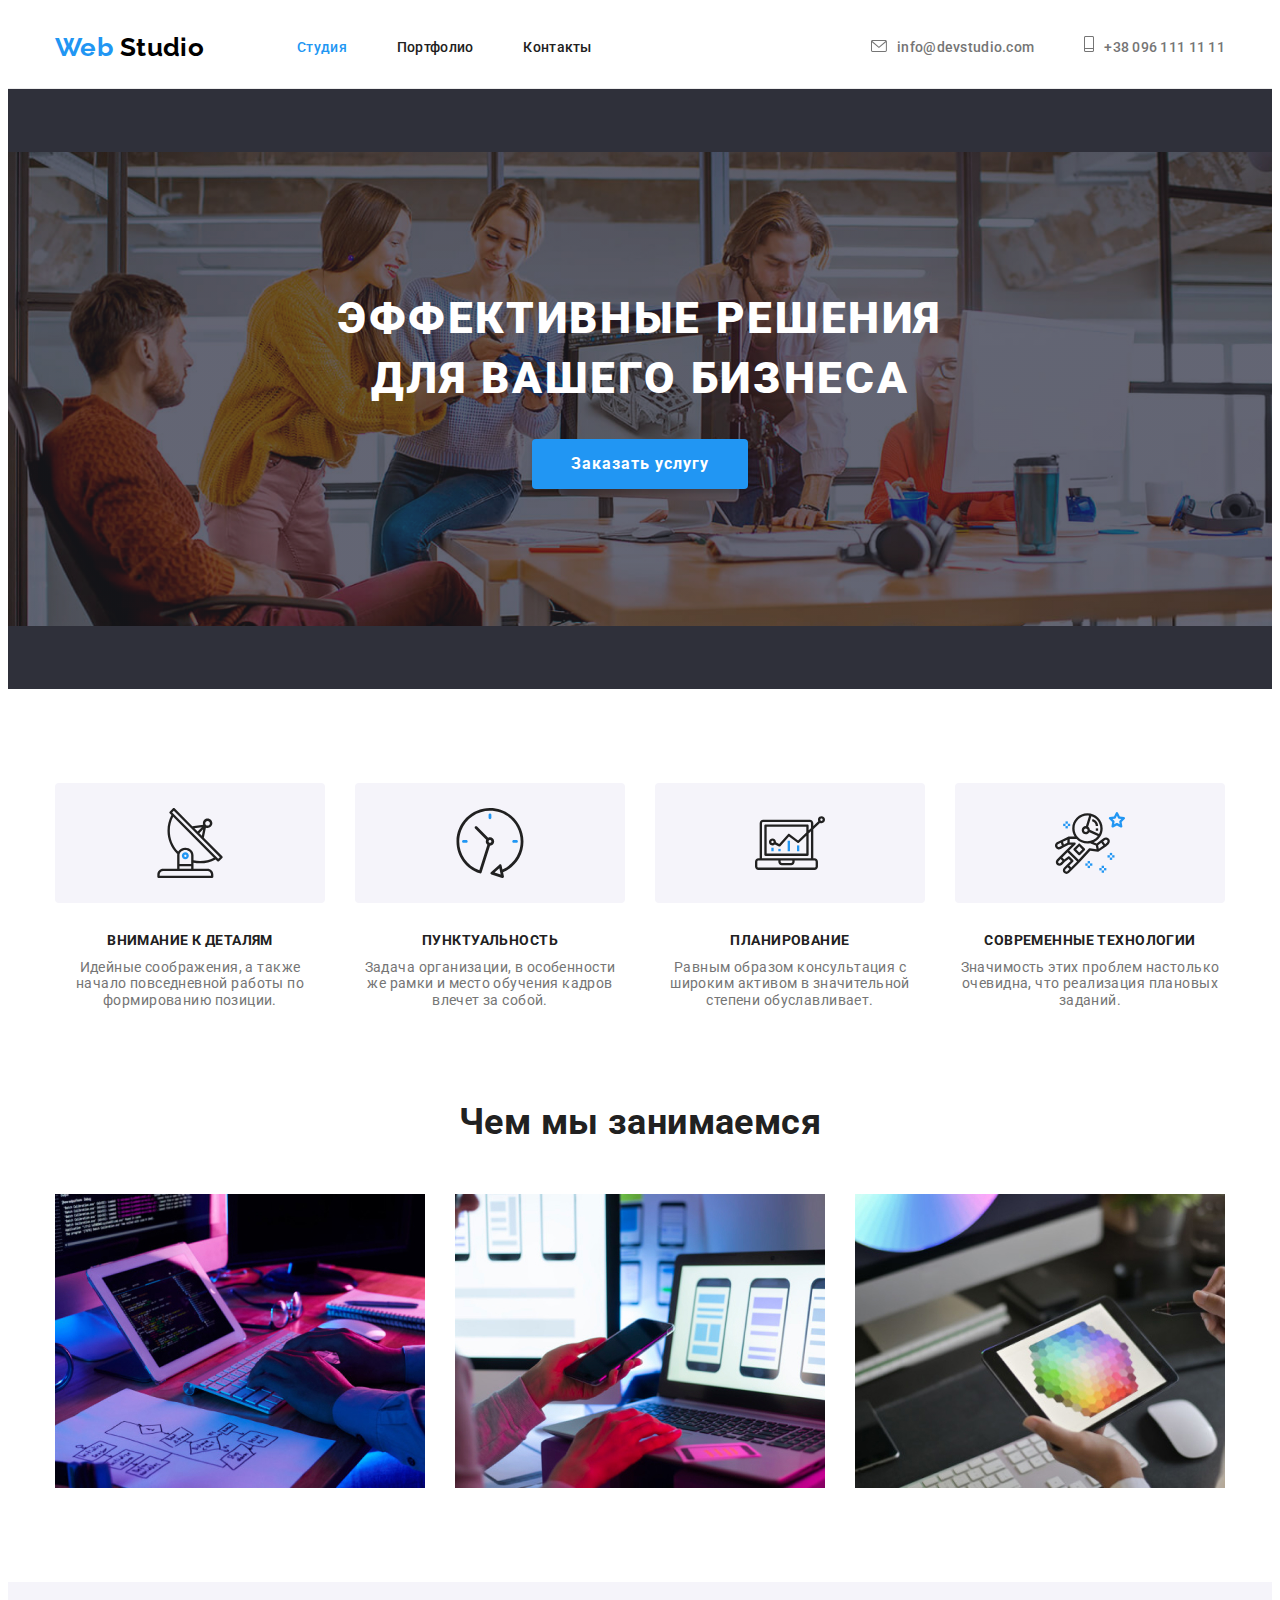
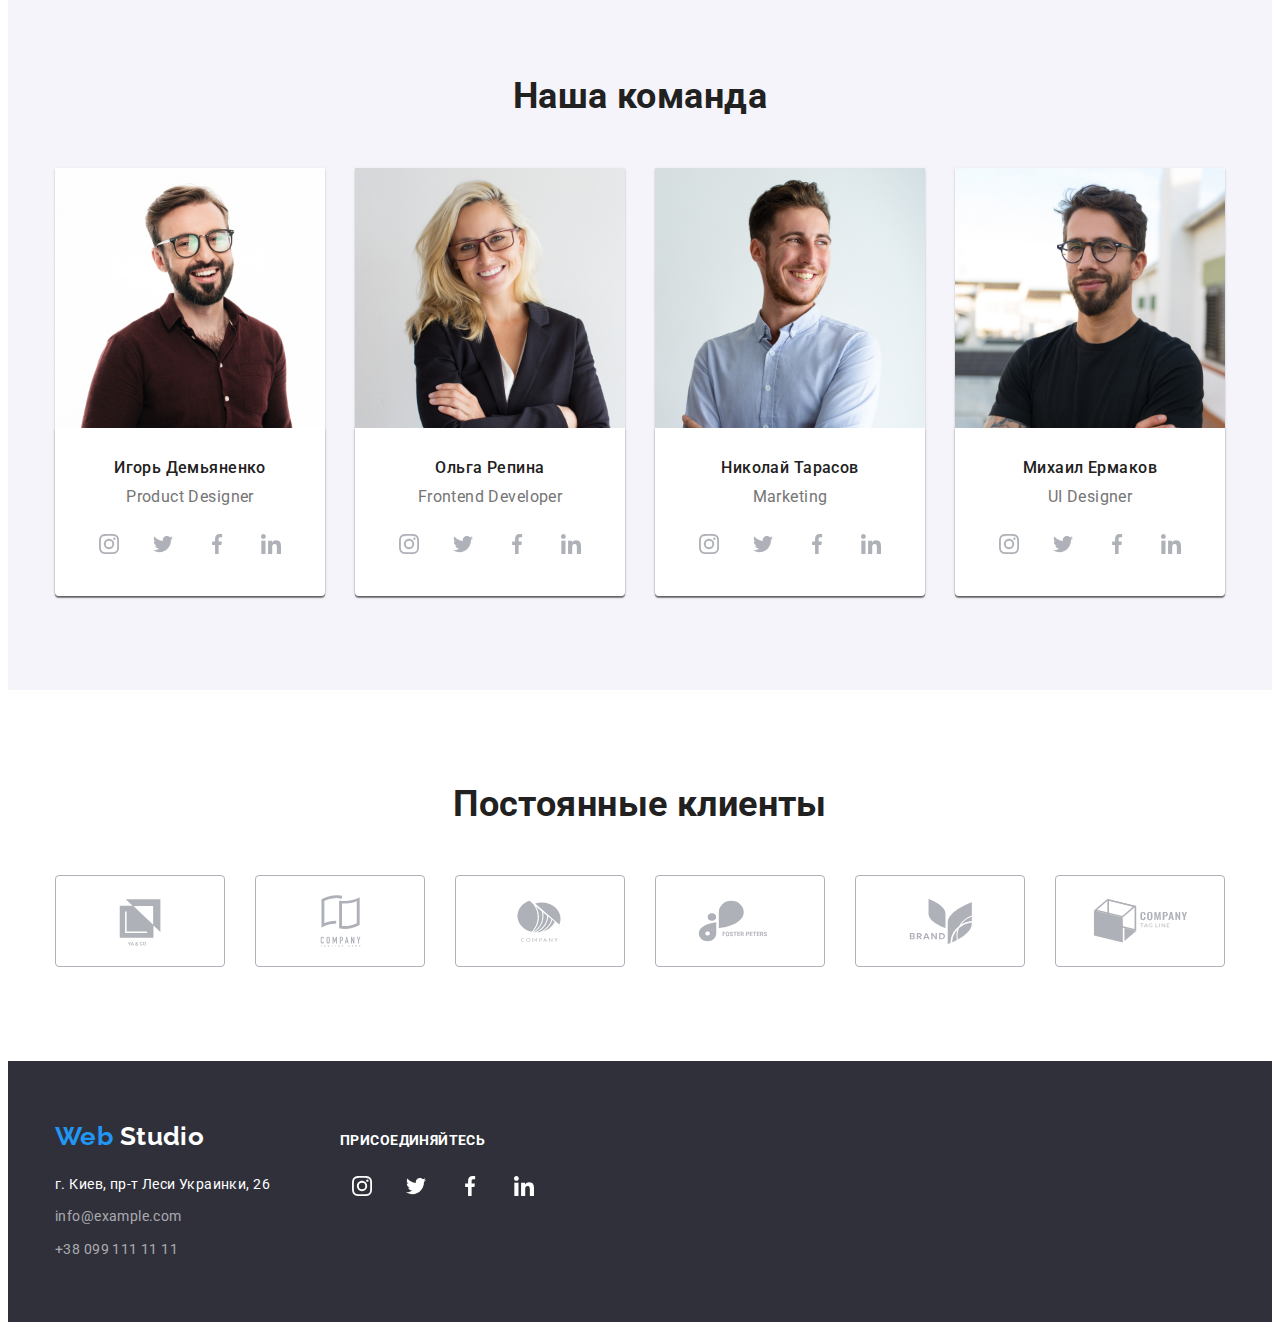
==== index.html @ 626e24e7 "finish" ====
<!DOCTYPE html>
<html lang="ru">
<head>
    <meta charset="UTF-8">
    <meta http-equiv="X-UA-Compatible" content="IE=edge">
    <meta name="viewport" content="width=device-width, initial-scale=1.0">
    <link
      rel="stylesheet"
      href="https://cdnjs.cloudflare.com/ajax/libs/modern-normalize/1.1.0/modern-normalize.min.css"
      integrity="sha512-wpPYUAdjBVSE4KJnH1VR1HeZfpl1ub8YT/NKx4PuQ5NmX2tKuGu6U/JRp5y+Y8XG2tV+wKQpNHVUX03MfMFn9Q=="
      crossorigin="anonymous"
      referrerpolicy="no-referrer"
    />
    <link rel="stylesheet" href="./css/styles.css">
    <title>Студия</title>
</head>
<body>
    <header class="header-page">
    <div class="container main-nav">
        <div class="header-box">
            <nav class="site-nav">
                <a href="./index.html" class="logo">
                    <span class="logo-word">Web</span> Studio
                </a>
                <ul class="site-nav list">
                    <li class="item"><a href="./index.html" class="link current">Студия</a></li>
                    <li class="item"><a href="./portfolio.html" class="link">Портфолио</a></li>
                    <li class="item"><a href="" class="link">Контакты</a></li>
                </ul>
            </nav>
            <ul class="contact list">
                <li class="item">
                <a href="mailto:info@devstudio.com" class="link">
                <svg class="envelope" width="16" height="12">
                    <use href="./images/svg/sprite.svg#icon-envelope"></use>
                </svg>info@devstudio.com</a></li>
                <li class="item">
                <a href="tel:+380961111111" class="link">
                        <a href="mailto:info@devstudio.com" class="link">
                            <svg class="envelope" width="10" height="16">
                            <use href="./images/svg/sprite.svg#icon-phone"></use>
                        </svg>+38 096 111 11 11</a></li>
            </ul>
            </div>
    </div>
    </header>
    <main>
        <section class="hero">
        <div class="container">
            <h1 class="hero-title">Эффективные решения для вашего бизнеса</h1>
            <button type="button" class=" button button-primary">Заказать услугу</button> 
        </div>
        </section>
        <section class="section">
        <div class="container">
            <h2 style="display:none">Особенности</h2>
            <ul class="preferences list">
                <li class="content-box item">
                    <div class="svg-preferences-container">
                    <svg class="preferences-svg" width="70" height ="70">
                        <use href="./images/svg/sprite.svg#icon-antenna1"></use>
                    </svg>
                    </div>
                    <h3 class="preferences-title">Внимание к деталям</h3>
                    <p class="preferences-text">Идейные соображения, а также начало повседневной работы по формированию позиции.</p>
                </li>
                <li class="content-box item">
                    <div class="svg-preferences-container">
                        <svg class="preferences-svg" width="70" height ="70">
                            <use href="./images/svg/sprite.svg#icon-clock1"></use>
                    </svg>
                    </div>
                    <h3 class="preferences-title">Пунктуальность</h3>
                    <p class="preferences-text">Задача организации, в особенности же рамки и место обучения кадров влечет за собой.</p>
                </li>
                <li class="content-box item">
                    <div class="svg-preferences-container">
                        <svg class="preferences-svg" width="70" height ="70">
                            <use href="./images/svg/sprite.svg#icon-diagram-1"></use>
                        </svg>
                    </div>
                    <h3 class="preferences-title">Планирование</h3>
                    <p class="preferences-text">Равным образом консультация с широким активом в значительной степени обуславливает.</p>
                </li>
                <li class="content-box item">
                    <div class="svg-preferences-container">
                        <svg class="preferences-svg" width="70" height ="70">
                            <use href="./images/svg/sprite.svg#icon-astronaut-1"></use>
                        </svg>
                    </div>
                    <h3 class="preferences-title">Современные технологии</h3>
                    <p class="preferences-text">Значимость этих проблем настолько очевидна, что реализация плановых заданий.</p>
                </li>
            </ul>
        </div>
        </section>
        <section class="section works">
        <div class="container">
            <h2 class="section-title">Чем мы занимаемся</h2>
            <ul class="works-images list">
                <li class="item"><img src="./images/toDo/clava.jpg" alt="Keyboard" class="work" width="370" height="294"></li>
                <li class="item"><img src="./images/toDo/phone.jpg" alt="Phone" class="work" width="370" height="294"></li>
                <li class="item"><img src="./images/toDo/rectangle.jpg" alt="Rectangle" class="work" width="370" height="294"></li>
            </ul>
        </div>
        </section>
        <section class="team section">
            <div class="container">
            <h2 class="section-title">Наша команда</h2>
            <ul class="team-list list">
                <li class="item">
                <img src="./images/ourTeam/igor.jpg" alt="Игорь Демьяненко" width="270" height="260">
                <div class="team-card">
                    <h3 class="team-member">Игорь Демьяненко</h3>
                    <p class="team-about" lang="en">Product Designer</p>
                        <ul class="team-links">
                            <li class="team-links-link">
                                <a class="team-links-item">
                                    <svg class="media-svg" width="20" height ="20">
                                    <use href="./images/svg/sprite.svg#icon-instagram"></use>
                                </svg>
                            </a>
                            </li>
                            <li class="team-links-item">
                                <a class="team-links-link">
                                    <svg class="media-svg" width="20" height ="20">
                                        <use href="./images/svg/sprite.svg#icon-twitter"></use>
                                    </svg>
                                </a>
                            </li>
                            <li class="team-links-item">
                                <a class="team-links-link">
                                    <svg class="media-svg" width="20" height ="20">
                                        <use href="./images/svg/sprite.svg#icon-facebook"></use>
                                    </svg>
                                </a>
                            </li>
                            <li class="team-links-item">
                                <a class="team-links-link">
                                    <svg class="media-svg" width="20" height ="20">
                                        <use href="./images/svg/sprite.svg#icon-linkedin"></use>
                                    </svg>
                                </a>
                            </li>
                        </ul>
                </div>
                </li>
                <li class="item">
                    <img src="./images/ourTeam/olga.jpg" alt="Ольга Репина"  width="270" height="260">
                    <div class="team-card">
                    <h3 class="team-member">Ольга Репина</h3>
                    <p class="team-about" lang="en">Frontend Developer</p>
                    <ul class="team-links">
                        <li class="team-links-link">
                            <a class="team-links-item">
                                <svg class="media-svg" width="20" height ="20">
                                <use href="./images/svg/sprite.svg#icon-instagram"></use>
                            </svg>
                        </a>
                        </li>
                        <li class="team-links-link">
                            <a class="team-links-item">
                                <svg class="media-svg" width="20" height ="20">
                                    <use href="./images/svg/sprite.svg#icon-twitter"></use>
                                </svg>
                            </a>
                        </li>
                        <li class="team-links-link">
                            <a class="team-links-item">
                                <svg class="media-svg" width="20" height ="20">
                                    <use href="./images/svg/sprite.svg#icon-facebook"></use>
                                </svg>
                            </a>
                        </li>
                        <li class="team-links-link">
                            <a class="team-links-item">
                                <svg class="media-svg" width="20" height ="20">
                                    <use href="./images/svg/sprite.svg#icon-linkedin"></use>
                                </svg>
                            </a>
                        </li>
                    </ul>
                    </div>
                </li>
                <li class="item">
                    <img src="./images/ourTeam/nikolai.jpg" alt="Николай Тарасов" width="270" height="260">
                    <div class="team-card">
                    <h3 class="team-member">Николай Тарасов</h3>
                    <p class="team-about" lang="en">Marketing</p>
                    <ul class="team-links">
                        <li class="team-links-link">
                            <a class="team-links-item">
                                <svg class="media-svg" width="20" height ="20">
                                <use href="./images/svg/sprite.svg#icon-instagram"></use>
                            </svg>
                        </a>
                        </li>
                        <li class="team-links-item">
                            <a class="team-links-link">
                                <svg class="media-svg" width="20" height ="20">
                                    <use href="./images/svg/sprite.svg#icon-twitter"></use>
                                </svg>
                            </a>
                        </li>
                        <li class="team-links-item">
                            <a class="team-links-link">
                                <svg class="media-svg" width="20" height ="20">
                                    <use href="./images/svg/sprite.svg#icon-facebook"></use>
                                </svg>
                            </a>
                        </li>
                        <li class="team-links-item">
                            <a class="team-links-link">
                                <svg class="media-svg" width="20" height ="20">
                                    <use href="./images/svg/sprite.svg#icon-linkedin"></use>
                                </svg>
                            </a>
                        </li>
                    </ul>
                    </div>
                </li>
                <li class="item">
                    <img src="./images/ourTeam/mikhail.jpg" alt="Михаил Ермаков" width="270" height="260">
                    <div class="team-card">
                    <h3 class="team-member">Михаил Ермаков</h3>
                    <p class="team-about" lang="en">UI Designer</p>
                    <ul class="team-links">
                        <li class="team-links-link">
                            <a class="team-links-item">
                                <svg class="media-svg" width="20" height ="20">
                                <use href="./images/svg/sprite.svg#icon-instagram"></use>
                            </svg>
                        </a>
                        </li>
                        <li class="team-links-item">
                            <a class="team-links-link">
                                <svg class="media-svg" width="20" height ="20">
                                    <use href="./images/svg/sprite.svg#icon-twitter"></use>
                                </svg>
                            </a>
                        </li>
                        <li class="team-links-item">
                            <a class="team-links-link">
                                <svg class="media-svg" width="20" height ="20">
                                    <use href="./images/svg/sprite.svg#icon-facebook"></use>
                                </svg>
                            </a>
                        </li>
                        <li class="team-links-item">
                            <a class="team-links-link">
                                <svg class="media-svg" width="20" height ="20">
                                    <use href="./images/svg/sprite.svg#icon-linkedin"></use>
                                </svg>
                            </a>
                        </li>
                    </ul>
                    </div>
                </li>
            </ul>
            </div>
        </section>
        <section class="section">
            <div class="container">
            <div class="clients-title">
                <h2 class="section-title">Постоянные клиенты</h2>
            </div>
            <ul class="clients-list list">
                <li class="clients-item">
                    <a class="clients-link">
                    <svg class="clients-svg" width="106" height ="60">
                        <use href="./images/svg/sprite.svg#icon-logo"></use>
                    </svg>
                    </a>
                </li>
                <li class="clients-item">
                    <a class="clients-link">
                    <svg class="clients-svg" width="106" height ="60">
                        <use href="./images/svg/sprite.svg#icon-logo1"></use>
                    </svg>
                    </a>
                </li>
                <li class="clients-item">
                <a class="clients-link">
                    <svg class="clients-svg" width="106" height ="60">
                        <use href="./images/svg/sprite.svg#icon-logo2"></use>
                    </svg>
                </a>
                </li>
                <li class="clients-item">
                <a class="clients-link">
                    <svg class="clients-svg" width="106" height ="60">
                        <use href="./images/svg/sprite.svg#icon-logo3"></use>
                    </svg>
                </a>
                </li>
                <li class="clients-item">
                    <a class="clients-link">
                    <svg class="clients-svg" width="106" height ="60">
                        <use href="./images/svg/sprite.svg#icon-logo4"></use>
                    </svg>
                    </a>
                </li>
                <li class="clients-item">
                    <a class="clients-link">
                        <svg class="clients-svg" width="106" height ="60">
                            <use href="./images/svg/sprite.svg#icon-logo5"></use>
                    </svg>
                    </a>
                </li>
            </ul>
        </div>
        </section>
    </main>
    <footer  class="footer page-footer">
    <div class="container">
        <div class="footer-div">
            <div class="footer-left-part">
                <a href="./index.html" class="logo">
                    <span class="logo-word">Web</span> Studio
                </a>
                <address class="address-list">
                    <ul class="list">
                        <li class="adress-item"> <a href="https://goo.gl/maps/piqngm7oDQpEDh6u6" class="address" target="_blank" rel="noopener nofollow noreferrer"> г. Киев, пр-т Леси Украинки, 26</a> </li>
                        <li class="adress-item"> <a href="mailto:info@example.com" class="mail">info@example.com</a> </li>
                        <li class="adress-item"> <a href="tel:+380991111111" class="tel">+38 099 111 11 11</a></li>
                    </ul>
                </address>
            </div>
            <div class="footer-mid-part">
                <h3 class="footer-title">Присоединяйтесь</h3>
                <ul class="team-links">
                <li class="team-links-link">
                <a class="team-links-item">
                    <svg class="media-svg footer-version" width="20" height ="20">
                    <use href="./images/svg/sprite.svg#icon-instagram"></use>
                </svg>
            </a>
                </li>
                <li class="team-links-item">
                <a class="team-links-link">
                    <svg class="media-svg footer-version" width="20" height ="20">
                        <use href="./images/svg/sprite.svg#icon-twitter"></use>
                    </svg>
                </a>
                </li>
                <li class="team-links-item">
                <a class="team-links-link">
                    <svg class="media-svg footer-version" width="20" height ="20">
                        <use href="./images/svg/sprite.svg#icon-facebook"></use>
                    </svg>
                </a>
                </li>
                <li class="team-links-item">
                <a class="team-links-link">
                    <svg class="media-svg footer-version" width="20" height ="20">
                        <use href="./images/svg/sprite.svg#icon-linkedin"></use>
                    </svg>
                </a>
                </li>
        </div>  
    </div>
    </footer>
</body>
</html>
---- css/styles.css ----
@import url('https://fonts.googleapis.com/css2?family=Raleway:wght@400;500;700;900&family=Roboto:wght@400;500;700;900&display=swap');
html {
	box-sizing: border-box;
}
*,
*::after,
*::before {
	box-sizing: inherit;
}
/* Стили для обнуления верхних отступов у элементов */
h1,
h2,
h3,
h4,
h5,
h6,
p {
	margin-top: 0;
}
/* Класс для обнуления базовых свойств у списков (ul) */
ul {
	list-style: none;
	padding-left: 0;
	margin: 0;
}
/* Класс для обнуления базовых свойств у ссылок */
a {
	text-decoration: none;
	color: inherit;
}
/* Свойства для корректного отображения картинок */
img {
	display: block;
	max-width: 100%;
	height: auto;
}
/* Свойства для обнуления курсива у address */
address {
	font-style: normal;
}



:root {
  --title-text-color: #212121;
  --primary-text-color: #757575;
  --accent-color: #2196F3;
  --button-white-color: #FFFFFF;
  --background-color: #F5F4FA;
  --background-section: #2F303A;
 }
 
 body {
     color: var(--primary-text-color);
     font-family: 'Roboto', sans-serif;
     letter-spacing: 0.03em;
     font-size: 14px;
     line-height: 1.71;
 }
 
 .list{
     list-style: none;
 }

 .container{
    width: 1200px;
    padding: 0 15px;
    margin: 0 auto;
 }

 .section{
    padding-top: 94px;
    padding-bottom: 94px ;
 }

 .header-page{
    padding: 24px 0 25px 0;
    border-bottom: 1px solid #ECECEC;
    
 }

 .header-box{
   display: flex;
   width: 1170px;
   justify-content:space-between;
   align-items: center;
 }

 .main-nav{
    display: flex;
    justify-content: space-between;
    align-items: center;
 }

 .site-nav{
    display: flex;
    align-items: center;

 }

 .site-nav .item:not(:last-child){
    margin-right: 50px;

 }


 .contact{
    display: flex;
 }


 .contact .item:not(:last-child){
    margin-right: 50px;
 }
 
 
 .logo{
     color: #000000;
     text-decoration: none;
     font-family: 'Raleway', sans-serif;
         font-weight: 700;
         font-size: 26px;
         line-height: 1.2;
 }

 .site-nav .logo{
    margin-right: 93px;
 }
 
 .logo .logo-word{
     color: #2196F3;
 }
 
 .site-nav .link{
     color: var(--title-text-color);
     text-decoration: none;
     font-weight: 500;
     line-height: 1.14;
     letter-spacing: 0.02em;
 }
 
 .site-nav .current{
     color: var(--accent-color);
 }
 
 .site-nav .link:hover,
 .site-nav .link:focus {
     color: var(--accent-color);
 }
 
 .contact .link{
     color: var(--primary-text-color);
     text-decoration: none;
     font-weight: 500;
     line-height: 1.14;
     letter-spacing: 0.02em;
 }
 .contact .link:hover,
 .contact .link:focus{
 color: var(--accent-color);
 }

 .envelope{
    margin-right: 10px;
    fill: currentColor;
 }

 .envelope:hover,
 .envelope:focus{
    fill: var(--accent-color);
 }

 
 .hero{
    background-color: var(--background-section);
    text-align: center;
    padding: 200px 0;
    background-image: linear-gradient( rgba(47, 48, 58, 0.4), rgba(47, 48, 58, 0.4) ), url(../images/hero/img.jpg);
    background-repeat: no-repeat;
    background-position: center;
    background-size: contain;
 }
 
 .hero .hero-title {
     color: var(--button-white-color);
     font-weight: 900;
     font-size: 44px;    
     line-height: 1.36;    
     text-align: center;
     letter-spacing: 0.06em;
     text-transform: uppercase;
     display: block;
     width: 696px;
     text-align: center;
     margin-top: 0;
     margin-bottom: 30px;
     margin-right: auto;
     margin-left: auto;
 }
 
 .button {
     font-size: 16px;
     text-align: center;     
     cursor: pointer;
     font-family: inherit;
     border-radius: 4px;
     border: 0;
 }
 
 .button-primary {
     color: var(--button-white-color);
     background-color: var(--accent-color);
     font-weight: 700;
     line-height: 1.88;
     letter-spacing: 0.06em;
     padding: 10px 32px;
     min-width: 216px;
     box-shadow: 0px 4px 4px rgba(0, 0, 0, 0.15);
 }
 
 .button-secondary {
     color: var(--title-text-color);
     background-color: var(--background-color);
     font-weight: 500;
     line-height: 1.62;
     padding: 6px 22px;
     border:transparent;
 }
 
 .button-primary:hover,
 .button-primary:focus{
     color: var(--title-text-color);
     background-color: var(--background-color);
 }
 .button-secondary:hover,
 .button-secondary:focus{
     color: var(--button-white-color);
     background-color: var(--accent-color);
 }
 
 .button.active{
     color: var(--button-white-color);
     background-color: var(--accent-color);
 }

 .preferences{
    display: flex;
 }

 .svg-preferences-container{
    width: 270px;
    height: 120px;
    background: #F5F4FA;
    border-radius: 4px;
    margin-bottom: 30px;
    align-items: center;
 }

 .content-box{
    max-width: 270px;
    display: flex;
    flex-direction: column;
 }

 .preferences-svg{
    display: block;
    margin: 25px 100px;
 }

 .preferences .item{
    width: 270px;
    text-align:center;
 }

 .preferences .item:not(:last-child){
    margin-right: 30px;

 }
 
 
 .preferences .preferences-title{
     color: var(--title-text-color);
         font-size: 14px;
         line-height: 1.14;
         text-transform: uppercase;
         margin-top: 0;
         margin-bottom: 10px;
 }
 
 .preferences .preferences-text{
         line-height: 1.17;
         margin: 0;
 }

 .works{
    padding-top: 0;
 }


 .works-images{
    display: flex;

 }

 .works-images .item:not(:last-child){
    margin-right: 30px;
 }


 
 .section-title{
     color: var(--title-text-color);
         font-size: 36px;
         line-height: 1.16;
         text-align: center;
         margin-top: 0;
         margin-bottom: 50px;
 }
.team{
    background-color: #F5F4FA;

}

 .team-list{
    display: flex;
 }

 .team-list .item{
    background: #FFFFFF;
/* material shadow v1 */

    box-shadow: 0px 1px 3px rgba(0, 0, 0, 0.12), 0px 1px 1px rgba(0, 0, 0, 0.14), 0px 2px 1px rgba(0, 0, 0, 0.2);
    border-radius: 0px 0px 4px 4px;
    text-align: center;

 }
 
 .team .team-member{
     color: var(--title-text-color);
     font-weight: 500;
     font-size: 16px;
     line-height: 1.19;
     margin-bottom: 10px;
 }
 
 .team .team-about{
     font-size: 16px;
     line-height: 1.19;
     margin-bottom: 0;
 }

 .team-card{
    padding: 30px 10px;
    background: #FFFFFF;
/* material shadow v1 */

    box-shadow: 0px 1px 3px rgba(0, 0, 0, 0.12), 0px 1px 1px rgba(0, 0, 0, 0.14), 0px 2px 1px rgba(0, 0, 0, 0.2);
    border-radius: 0px 0px 4px 4px;

 }

 .team-list .item:not(:last-child){
    margin-right: 30px;
 }

.team-links{
   justify-content: center;
   margin-top: 16px;
   display: flex;
   list-style: none;
   gap: 10px;
}

.team-links-link{
   display: flex;
   align-items: baseline;
   justify-content: center;
   border-radius: 50%;
   width: 44px;
   height: 44px;
}

.team-links-link:hover,
.team-links-link:focus{
   background-color: var(--accent-color);
   cursor: pointer;
   
}


.media-svg {
   fill: #AFB1B8;
   margin: 12px;
}

.team-links-item:hover .media-svg,
.team-links-item:focus .media-svg{
   fill: white;
}

.clients-list{
   display: flex;
   justify-content: space-between;
   gap: 30px;
}

.clients-item{
   display: flex;
   align-content: center;
   width: 170px;
   height: 92px;
   border: 1px solid #AFB1B8;
   border-radius: 4px;
   fill: #AFB1B8
}

.clients-item:hover,
.clients-item:focus{
fill: var(--accent-color);
border: 1px solid var(--accent-color);
cursor: pointer;
}




.clients-link{
display: flex;
text-align: center;
width: 106px;
height: 60px;
margin: 16px 32px;

}


 
 .address-list{
     background-color: var(--title-text-color);
 }
 
 .address-list .address{
     font-style: normal;
     color: var(--button-white-color);
     text-decoration: none;
     font-size: 14px;
     line-height: 1.71;
 }
 
 .address-list .mail:hover,
 .address-list .mail:focus,
 .address-list .tel:hover,
 .address-list .tel:focus{
     color: var(--accent-color);
 }
 
 .address-list .mail,
 .address-list .tel{
     font-style: normal;
     color: rgba(255, 255, 255, 0.6);
     text-decoration: none;
     font-size: 14px;
     line-height: 1.71;
 }

 .portfolio-list{
    display: flex;
    flex-wrap: wrap;
    margin: -15px;
 }

 .portfolio-list .item{
    margin : 15px;
 }
 
 
 .portfolio-item{
     text-decoration: none;
 
 }
 
 .portfolio-title{
     color: var(--title-text-color);
     font-size: 18px;
     line-height: 2;
     letter-spacing: 0.06em;
     margin-bottom: 4px;
 }

 .button-list{
    display: flex;
    justify-content: center;
    margin-bottom: 50px;
 }

 .img-description{
    border: 1px solid #EEEEEE;
    padding:20px 24px ;
 }

 .button-list .item:not(:last-child){
    margin-right: 8px;
 }
 
 .portfolio-description{
     font-size: 16px;
     line-height: 1.88;
     margin: 0;
 }
 
 .footer{
     background-color: var(--background-section);
     padding-top: 60px;
     padding-bottom: 60px;
 }
 .footer-div{
   display: flex;
   gap: 70px;
   align-items: baseline;
 }

.footer-version{
   fill: white;
}

 
 .footer .logo{
     color: var(--button-white-color);
     display: block;
     margin-bottom: 20px;
 }



 .footer-title{
   font-family: 'Roboto';
   font-style: normal;
   font-weight: 700;
   font-size: 14px;
   line-height: 16px;
   letter-spacing: 0.03em;
   text-transform: uppercase;
   color: #FFFFFF;
   

 }

 .adress-item:not(:last-child){
    margin-bottom: 9px;
 }

 .address-list{
    background-color: var(--background-section);

 }
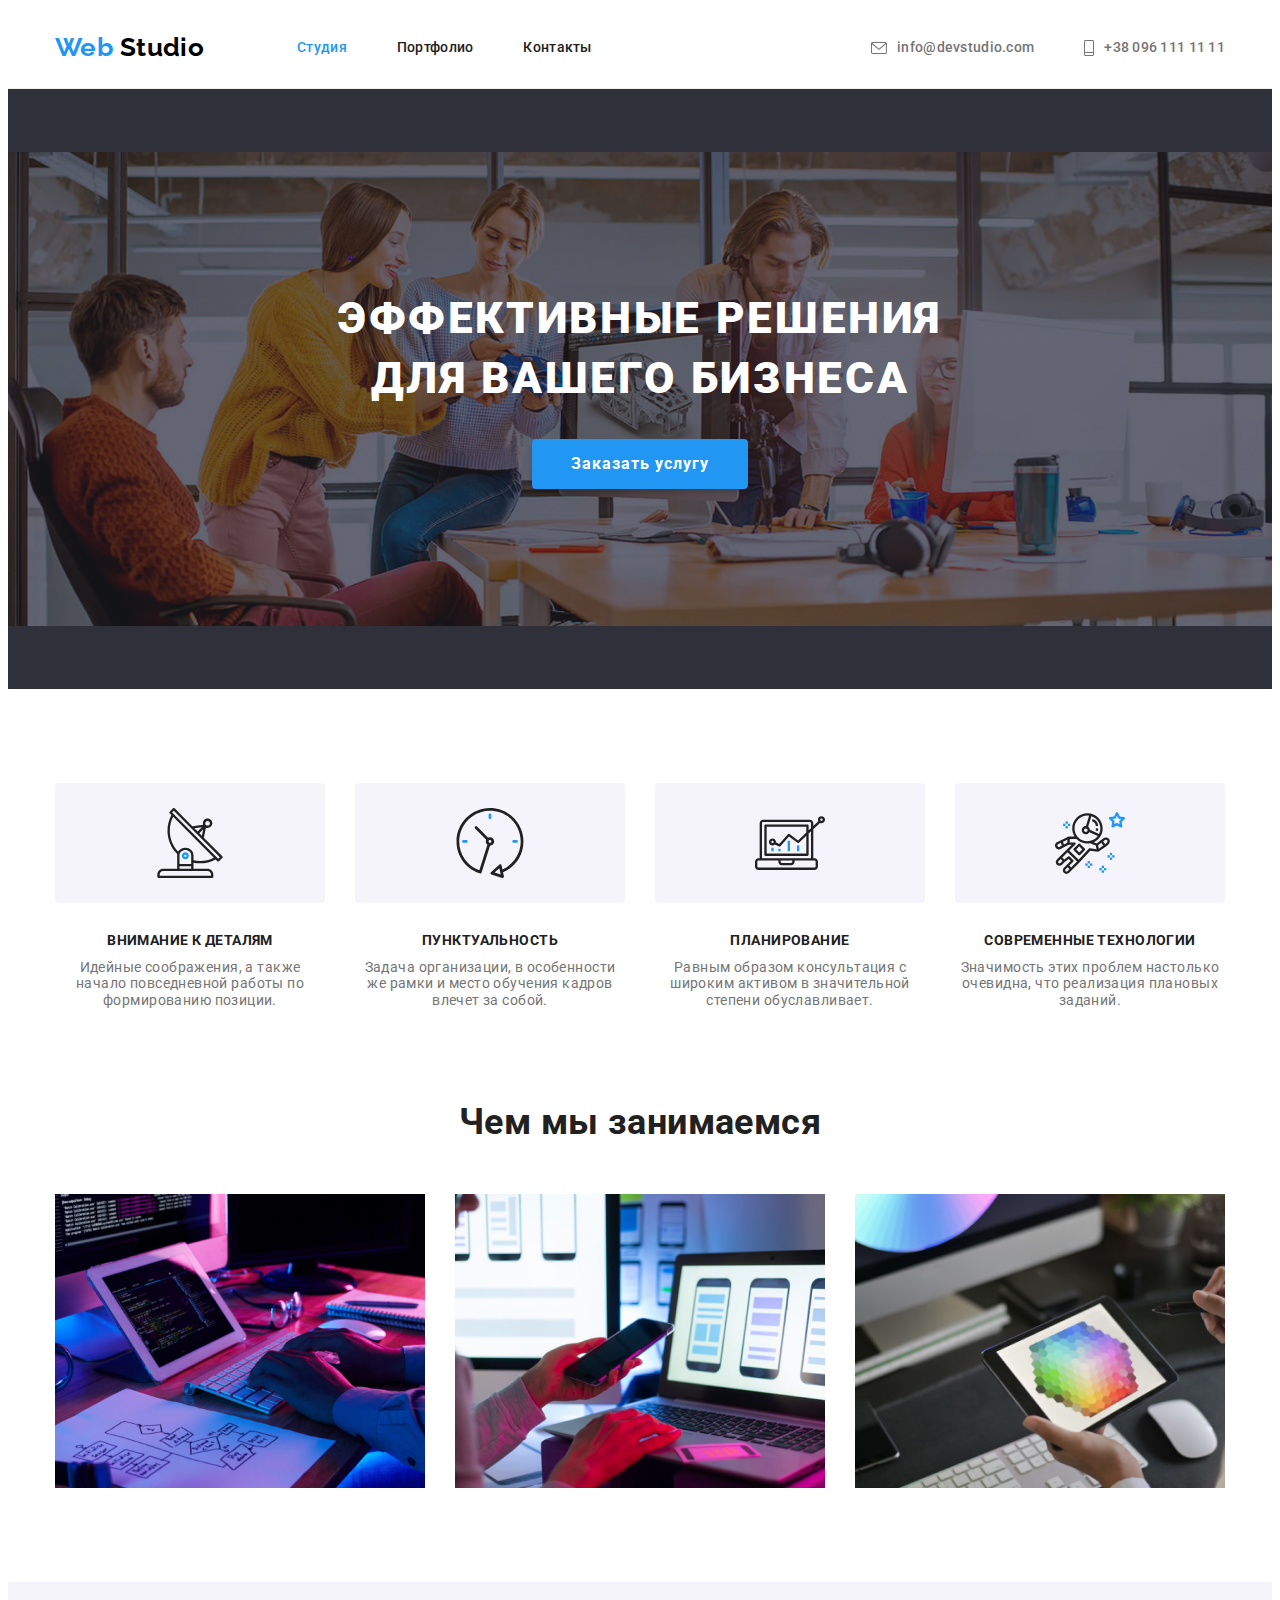
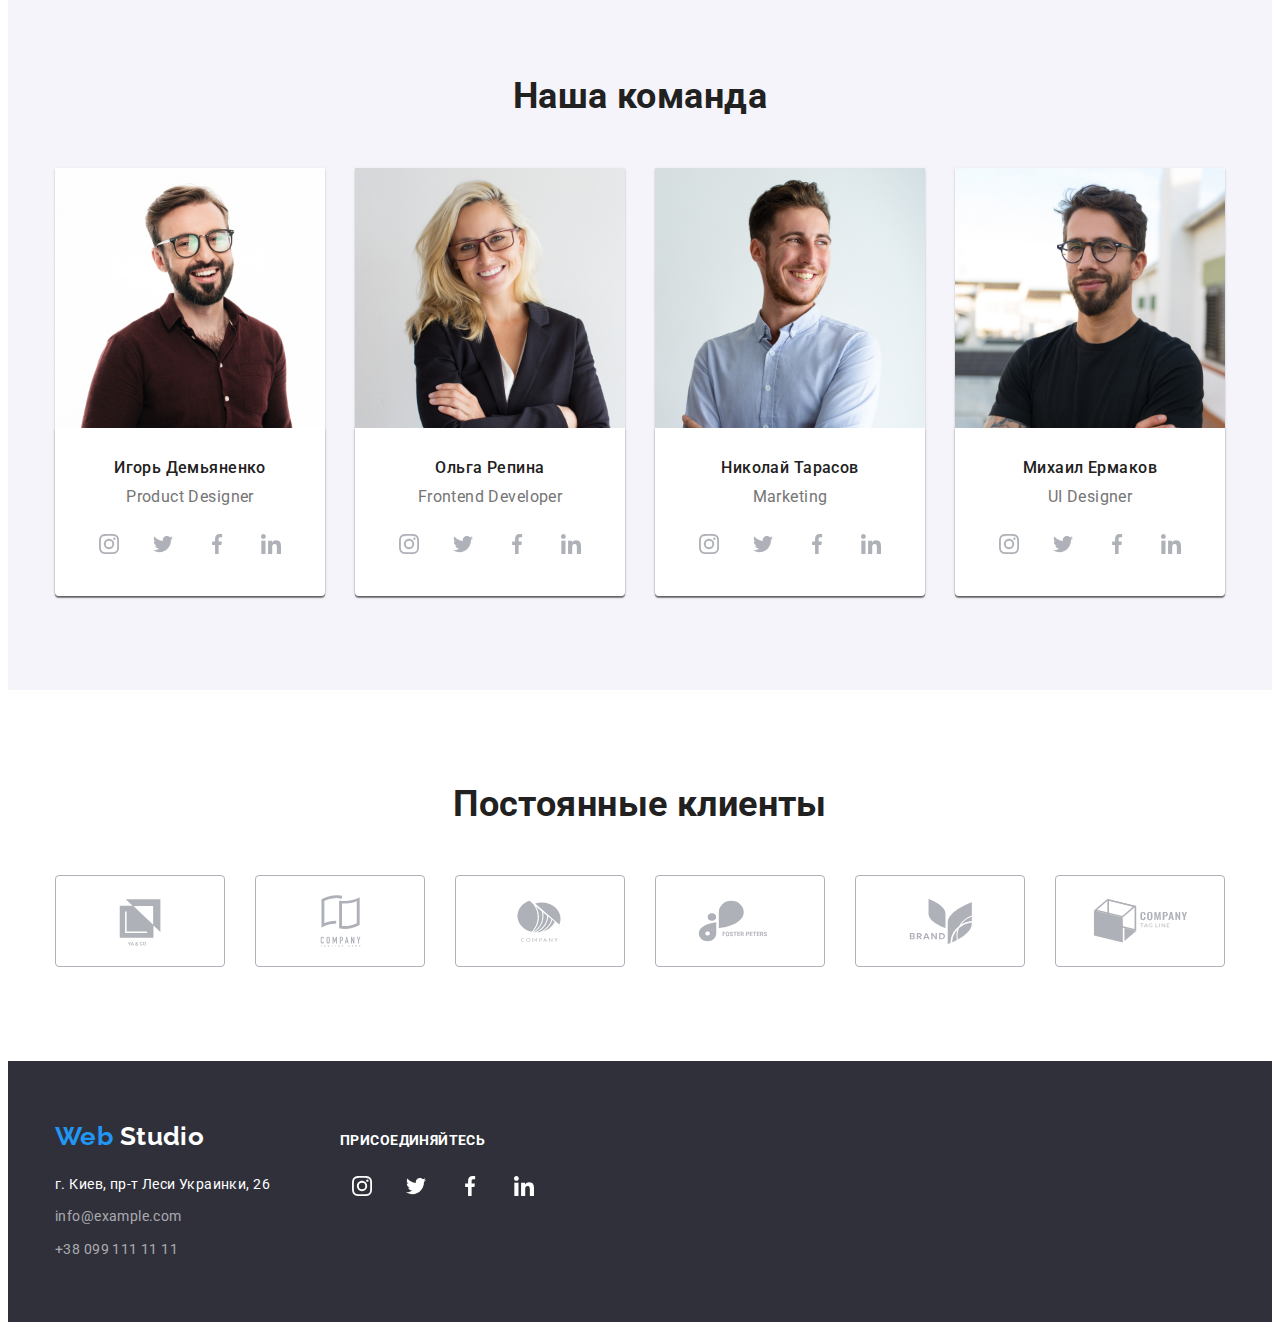
==== commit 29dddf05: "Totally finishing of HW 4" ====
--- a/index.html
+++ b/index.html
@@ -28,12 +28,14 @@
                     <li class="item"><a href="" class="link">Контакты</a></li>
                 </ul>
             </nav>
+        <div>
             <ul class="contact list">
                 <li class="item">
                 <a href="mailto:info@devstudio.com" class="link">
                 <svg class="envelope" width="16" height="12">
                     <use href="./images/svg/sprite.svg#icon-envelope"></use>
-                </svg>info@devstudio.com</a></li>
+                </svg>info@devstudio.com</a>
+                </li>
                 <li class="item">
                 <a href="tel:+380961111111" class="link">
                         <a href="mailto:info@devstudio.com" class="link">
@@ -41,7 +43,7 @@
                             <use href="./images/svg/sprite.svg#icon-phone"></use>
                         </svg>+38 096 111 11 11</a></li>
             </ul>
-            </div>
+        </div>
     </div>
     </header>
     <main>
--- a/css/styles.css
+++ b/css/styles.css
@@ -108,7 +108,6 @@
     display: flex;
  }
 
-
  .contact .item:not(:last-child){
     margin-right: 50px;
  }
@@ -129,6 +128,11 @@
  
  .logo .logo-word{
      color: #2196F3;
+ }
+
+ .link{
+   display: flex;
+   align-items: center;
  }
  
  .site-nav .link{
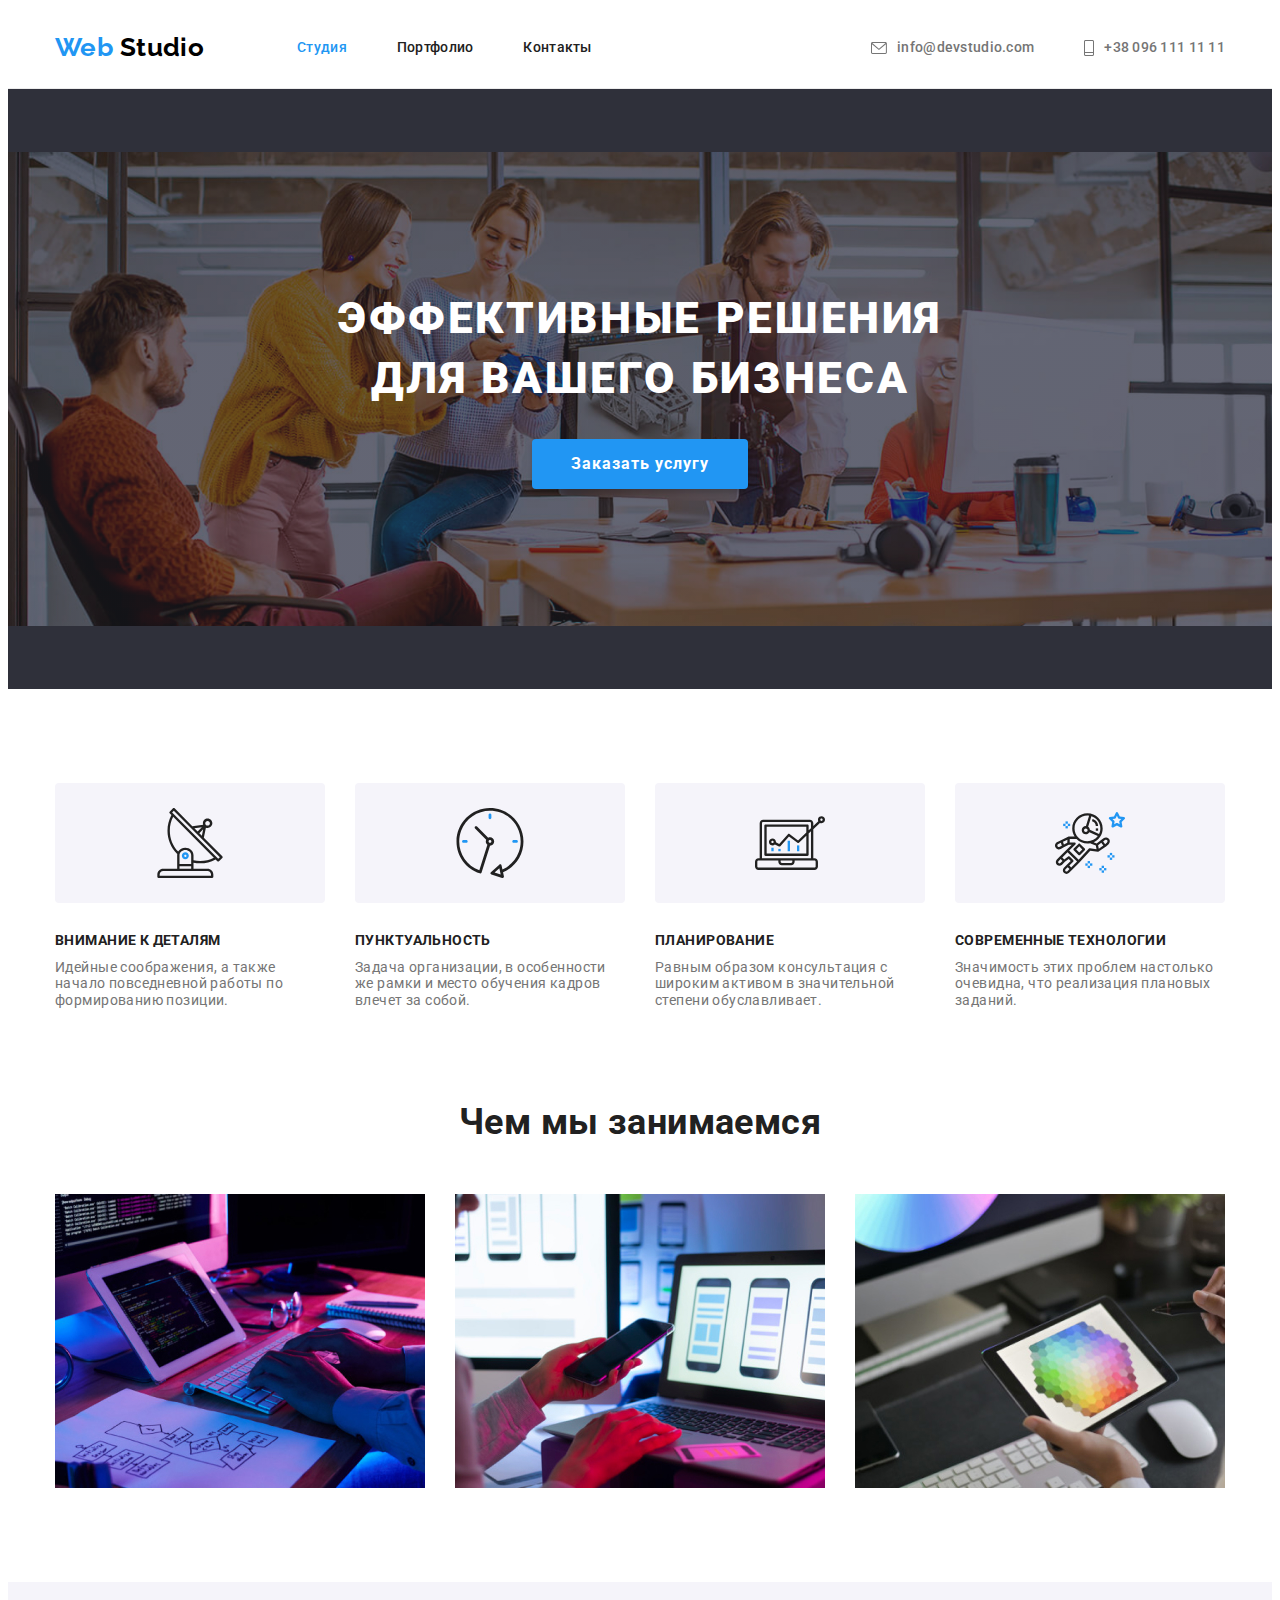
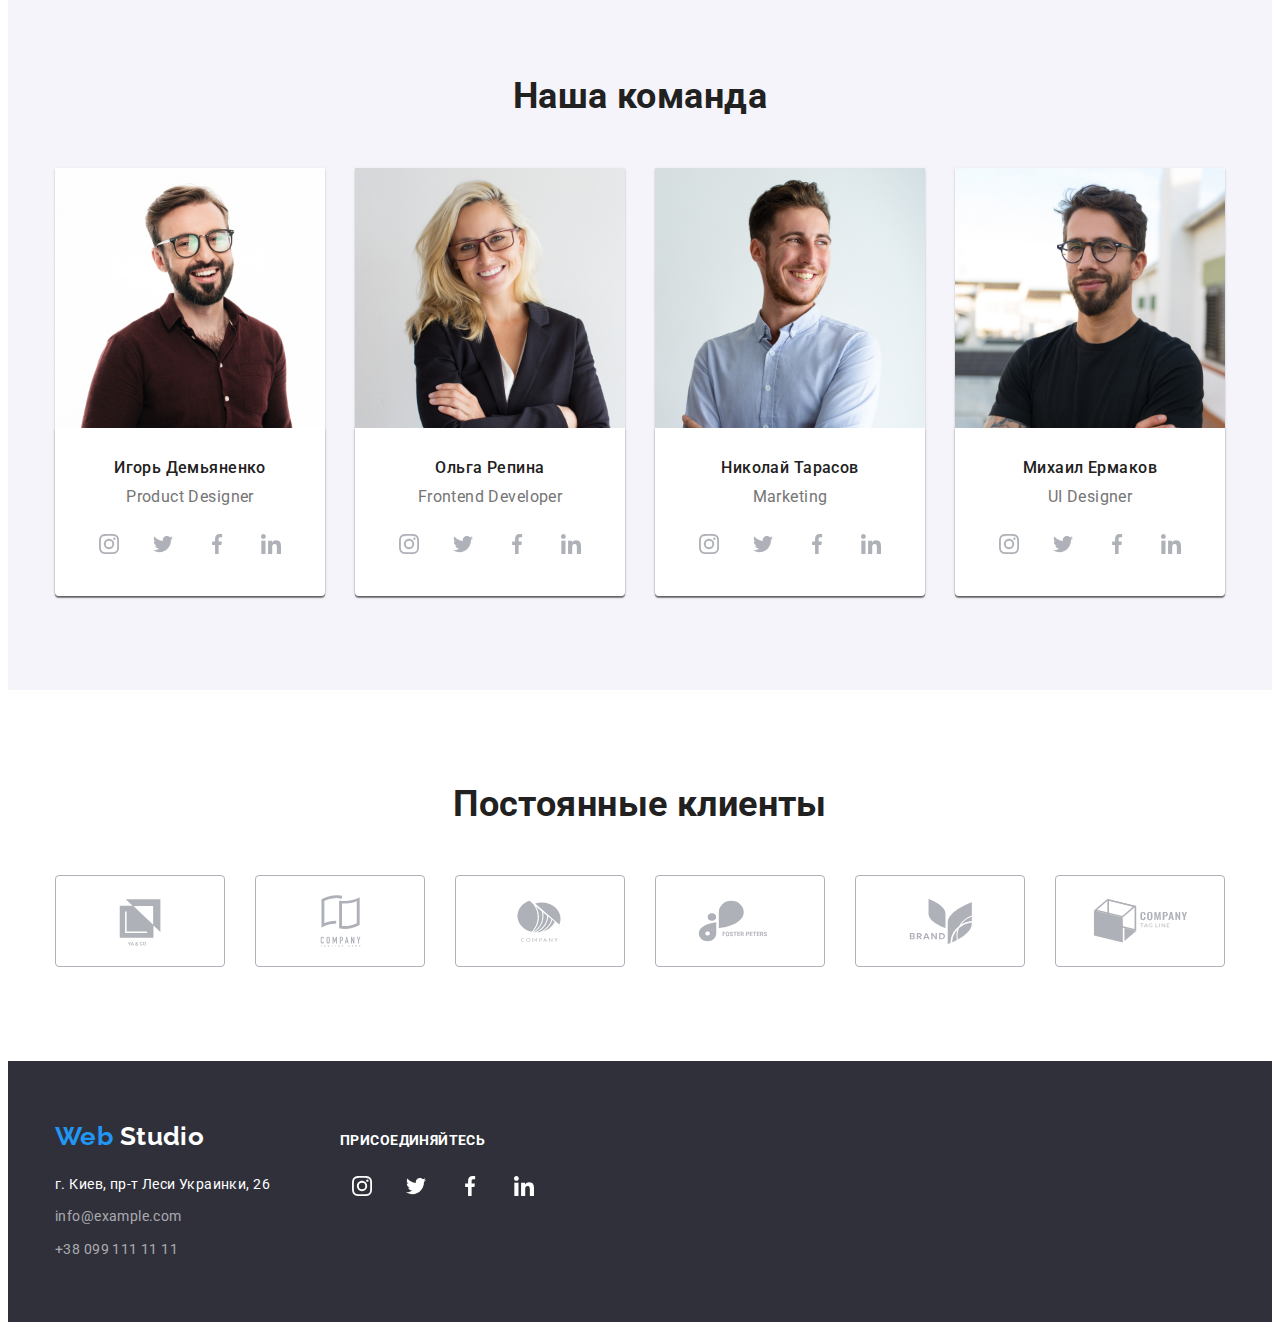
==== commit 500b1011: "Update index.html" ====
--- a/index.html
+++ b/index.html
@@ -117,28 +117,28 @@
                     <p class="team-about" lang="en">Product Designer</p>
                         <ul class="team-links">
                             <li class="team-links-link">
-                                <a class="team-links-item">
+                                <a href="" class="team-links-item">
                                     <svg class="media-svg" width="20" height ="20">
                                     <use href="./images/svg/sprite.svg#icon-instagram"></use>
                                 </svg>
                             </a>
                             </li>
                             <li class="team-links-item">
-                                <a class="team-links-link">
+                                <a href=""  class="team-links-link">
                                     <svg class="media-svg" width="20" height ="20">
                                         <use href="./images/svg/sprite.svg#icon-twitter"></use>
                                     </svg>
                                 </a>
                             </li>
                             <li class="team-links-item">
-                                <a class="team-links-link">
+                                <a href=""  class="team-links-link">
                                     <svg class="media-svg" width="20" height ="20">
                                         <use href="./images/svg/sprite.svg#icon-facebook"></use>
                                     </svg>
                                 </a>
                             </li>
                             <li class="team-links-item">
-                                <a class="team-links-link">
+                                <a href=""  class="team-links-link">
                                     <svg class="media-svg" width="20" height ="20">
                                         <use href="./images/svg/sprite.svg#icon-linkedin"></use>
                                     </svg>
@@ -154,28 +154,28 @@
                     <p class="team-about" lang="en">Frontend Developer</p>
                     <ul class="team-links">
                         <li class="team-links-link">
-                            <a class="team-links-item">
+                            <a href=""  class="team-links-item">
                                 <svg class="media-svg" width="20" height ="20">
                                 <use href="./images/svg/sprite.svg#icon-instagram"></use>
                             </svg>
                         </a>
                         </li>
                         <li class="team-links-link">
-                            <a class="team-links-item">
+                            <a href=""  class="team-links-item">
                                 <svg class="media-svg" width="20" height ="20">
                                     <use href="./images/svg/sprite.svg#icon-twitter"></use>
                                 </svg>
                             </a>
                         </li>
                         <li class="team-links-link">
-                            <a class="team-links-item">
+                            <a href=""  class="team-links-item">
                                 <svg class="media-svg" width="20" height ="20">
                                     <use href="./images/svg/sprite.svg#icon-facebook"></use>
                                 </svg>
                             </a>
                         </li>
                         <li class="team-links-link">
-                            <a class="team-links-item">
+                            <a href=""  class="team-links-item">
                                 <svg class="media-svg" width="20" height ="20">
                                     <use href="./images/svg/sprite.svg#icon-linkedin"></use>
                                 </svg>
@@ -191,28 +191,28 @@
                     <p class="team-about" lang="en">Marketing</p>
                     <ul class="team-links">
                         <li class="team-links-link">
-                            <a class="team-links-item">
+                            <a href=""  class="team-links-item">
                                 <svg class="media-svg" width="20" height ="20">
                                 <use href="./images/svg/sprite.svg#icon-instagram"></use>
                             </svg>
                         </a>
                         </li>
                         <li class="team-links-item">
-                            <a class="team-links-link">
+                            <a href=""  class="team-links-link">
                                 <svg class="media-svg" width="20" height ="20">
                                     <use href="./images/svg/sprite.svg#icon-twitter"></use>
                                 </svg>
                             </a>
                         </li>
                         <li class="team-links-item">
-                            <a class="team-links-link">
+                            <a href=""  class="team-links-link">
                                 <svg class="media-svg" width="20" height ="20">
                                     <use href="./images/svg/sprite.svg#icon-facebook"></use>
                                 </svg>
                             </a>
                         </li>
                         <li class="team-links-item">
-                            <a class="team-links-link">
+                            <a href=""  class="team-links-link">
                                 <svg class="media-svg" width="20" height ="20">
                                     <use href="./images/svg/sprite.svg#icon-linkedin"></use>
                                 </svg>
@@ -228,28 +228,28 @@
                     <p class="team-about" lang="en">UI Designer</p>
                     <ul class="team-links">
                         <li class="team-links-link">
-                            <a class="team-links-item">
+                            <a href=""  class="team-links-item">
                                 <svg class="media-svg" width="20" height ="20">
                                 <use href="./images/svg/sprite.svg#icon-instagram"></use>
                             </svg>
                         </a>
                         </li>
                         <li class="team-links-item">
-                            <a class="team-links-link">
+                            <a href=""  class="team-links-link">
                                 <svg class="media-svg" width="20" height ="20">
                                     <use href="./images/svg/sprite.svg#icon-twitter"></use>
                                 </svg>
                             </a>
                         </li>
                         <li class="team-links-item">
-                            <a class="team-links-link">
+                            <a href=""  class="team-links-link">
                                 <svg class="media-svg" width="20" height ="20">
                                     <use href="./images/svg/sprite.svg#icon-facebook"></use>
                                 </svg>
                             </a>
                         </li>
                         <li class="team-links-item">
-                            <a class="team-links-link">
+                            <a href=""  class="team-links-link">
                                 <svg class="media-svg" width="20" height ="20">
                                     <use href="./images/svg/sprite.svg#icon-linkedin"></use>
                                 </svg>
@@ -268,42 +268,42 @@
             </div>
             <ul class="clients-list list">
                 <li class="clients-item">
-                    <a class="clients-link">
+                    <a href=""  class="clients-link">
                     <svg class="clients-svg" width="106" height ="60">
                         <use href="./images/svg/sprite.svg#icon-logo"></use>
                     </svg>
                     </a>
                 </li>
                 <li class="clients-item">
-                    <a class="clients-link">
+                    <a href=""  class="clients-link">
                     <svg class="clients-svg" width="106" height ="60">
                         <use href="./images/svg/sprite.svg#icon-logo1"></use>
                     </svg>
                     </a>
                 </li>
                 <li class="clients-item">
-                <a class="clients-link">
+                <a href=""  class="clients-link">
                     <svg class="clients-svg" width="106" height ="60">
                         <use href="./images/svg/sprite.svg#icon-logo2"></use>
                     </svg>
                 </a>
                 </li>
                 <li class="clients-item">
-                <a class="clients-link">
+                <a href=""  class="clients-link">
                     <svg class="clients-svg" width="106" height ="60">
                         <use href="./images/svg/sprite.svg#icon-logo3"></use>
                     </svg>
                 </a>
                 </li>
                 <li class="clients-item">
-                    <a class="clients-link">
+                    <a href=""  class="clients-link">
                     <svg class="clients-svg" width="106" height ="60">
                         <use href="./images/svg/sprite.svg#icon-logo4"></use>
                     </svg>
                     </a>
                 </li>
                 <li class="clients-item">
-                    <a class="clients-link">
+                    <a href=""  class="clients-link">
                         <svg class="clients-svg" width="106" height ="60">
                             <use href="./images/svg/sprite.svg#icon-logo5"></use>
                     </svg>
--- a/css/styles.css
+++ b/css/styles.css
@@ -273,7 +273,6 @@
 
  .preferences .item{
     width: 270px;
-    text-align:center;
  }
 
  .preferences .item:not(:last-child){
@@ -476,6 +475,12 @@
  .portfolio-list .item{
     margin : 15px;
  }
+
+ .portfolio-list .item:hover{
+      cursor: pointer;
+      box-shadow: 0px 1px 1px rgba(0, 0, 0, 0.12), 0px 4px 4px rgba(0, 0, 0, 0.06),
+        1px 4px 6px rgba(0, 0, 0, 0.16);
+    }
  
  
  .portfolio-item{
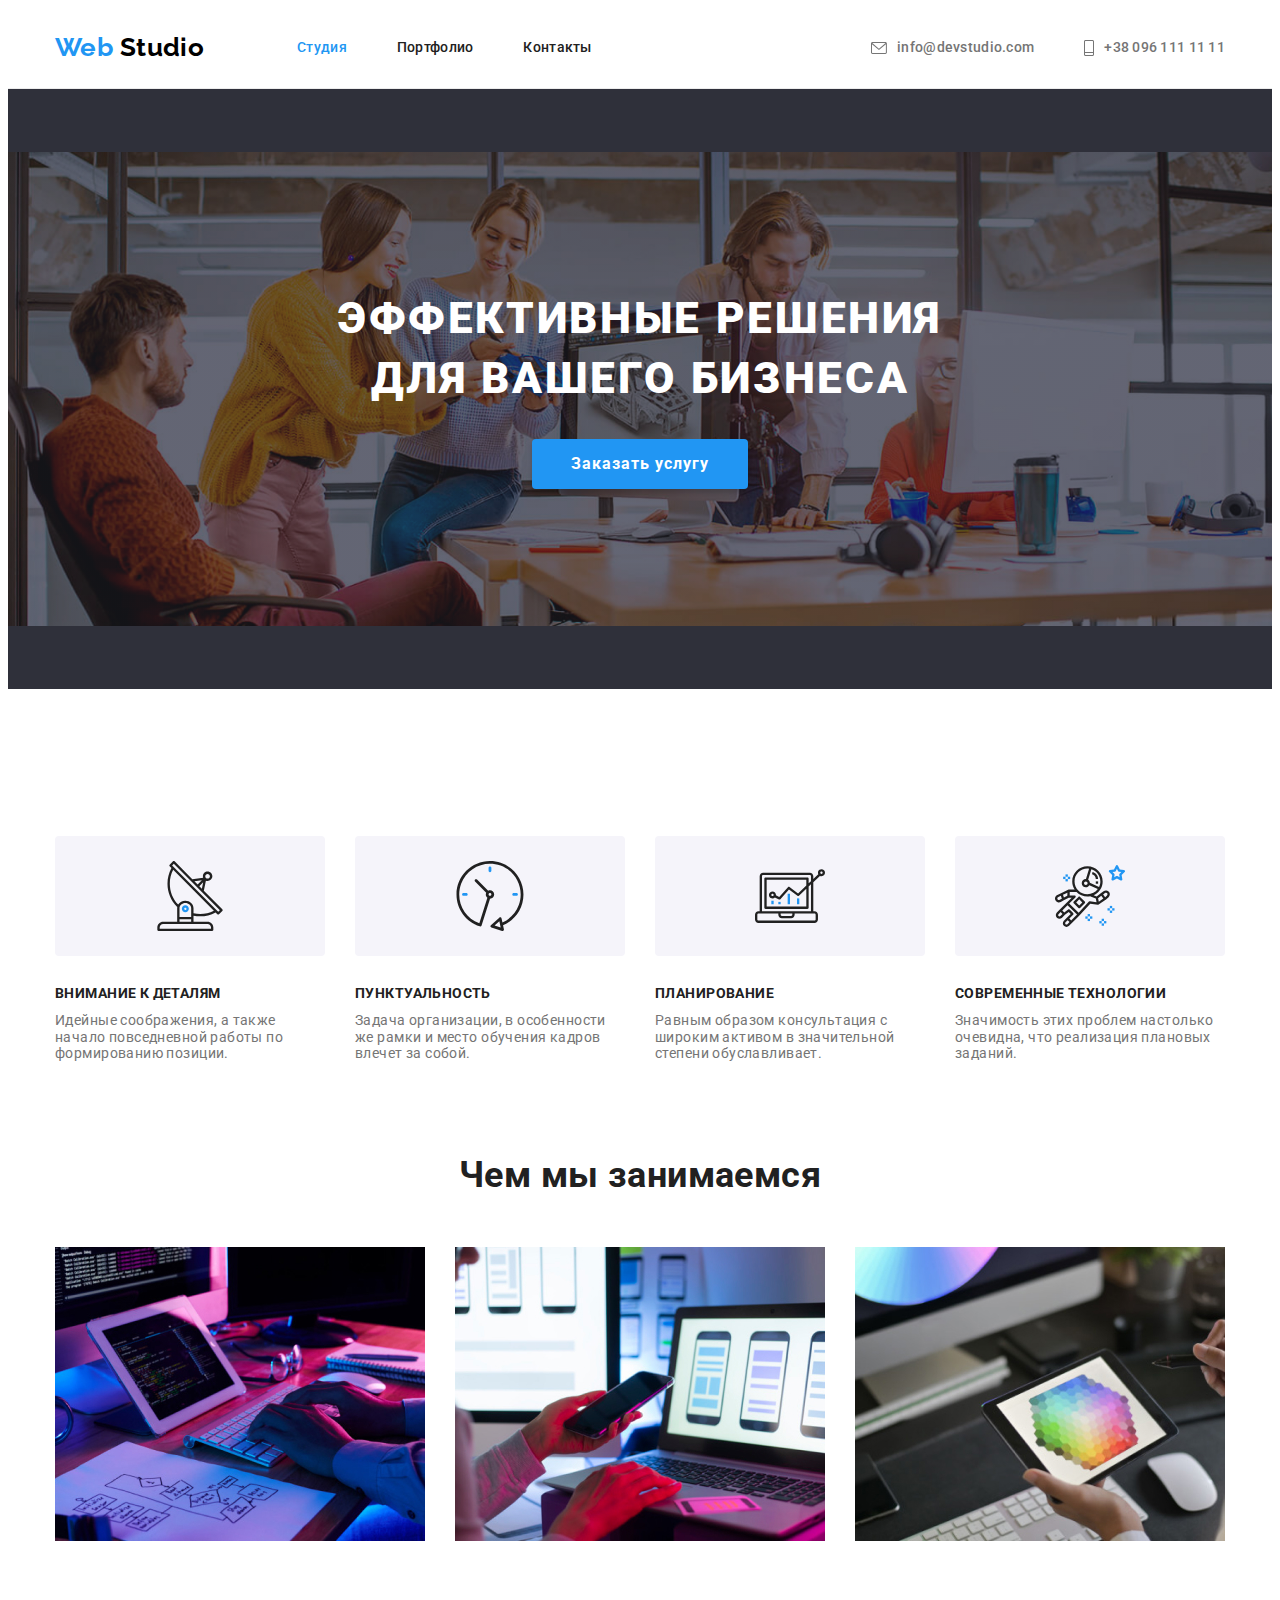
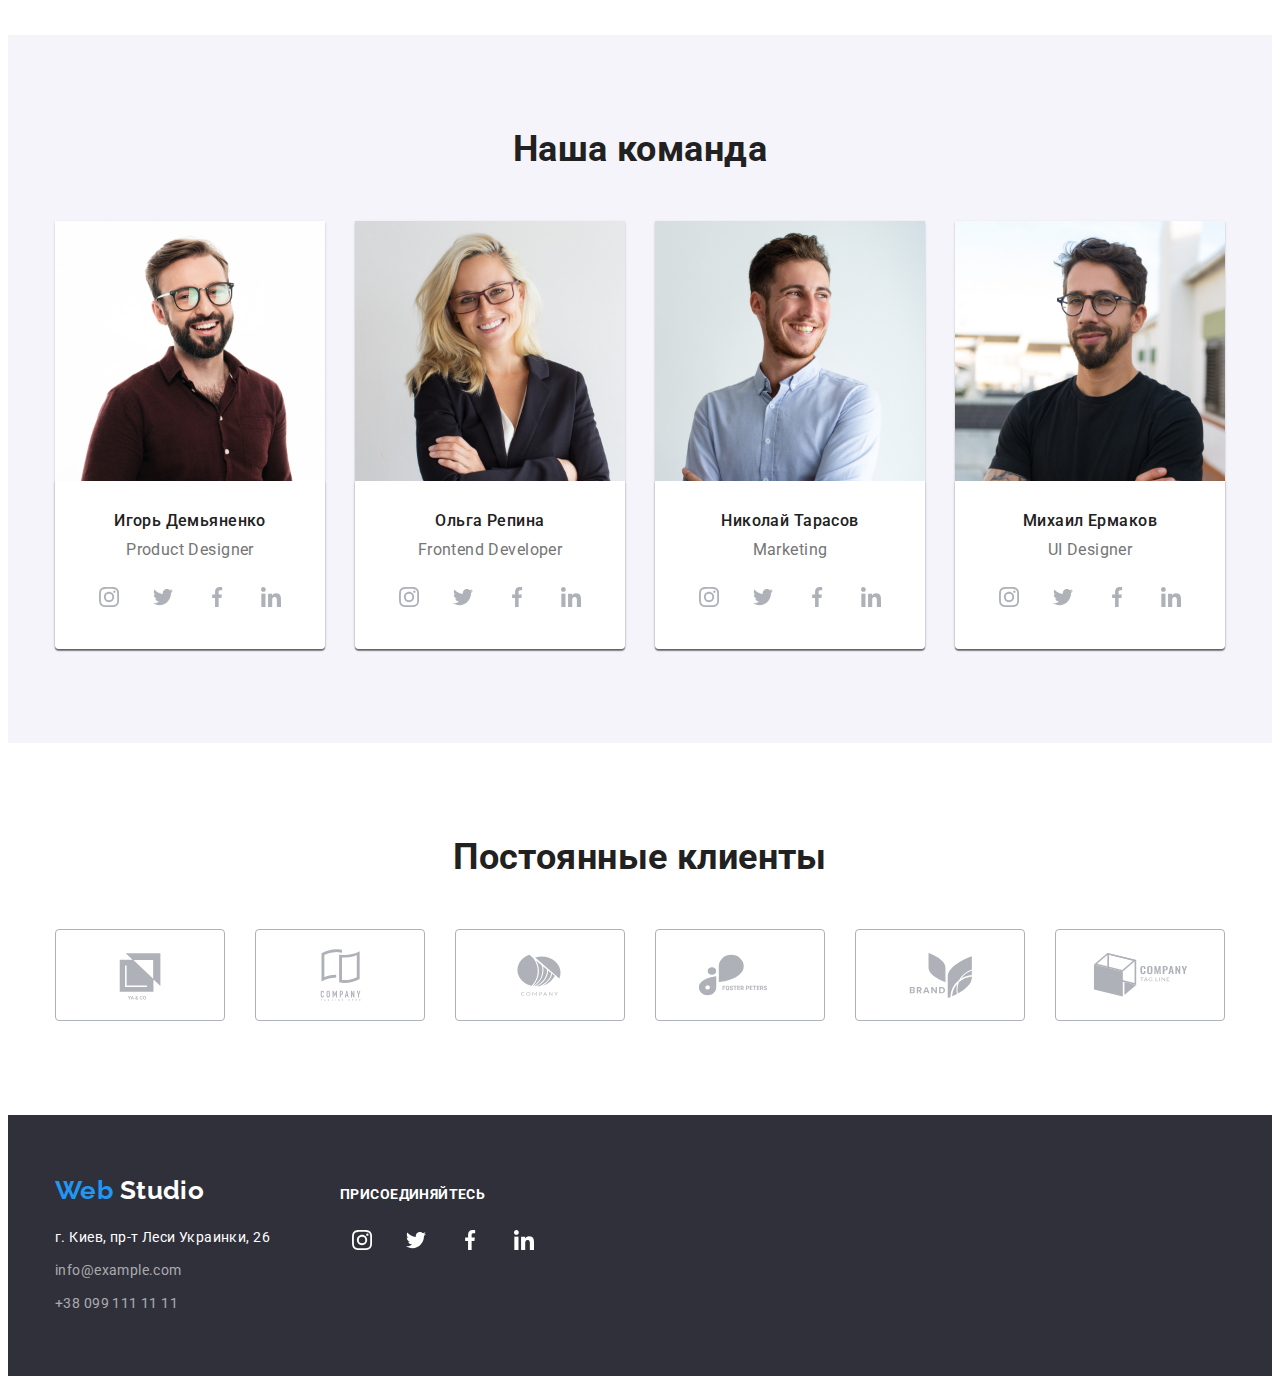
==== commit 7bf130ef: "Update index.html" ====
--- a/index.html
+++ b/index.html
@@ -55,7 +55,7 @@
         </section>
         <section class="section">
         <div class="container">
-            <h2 style="display:none">Особенности</h2>
+            <h2 style="visibility:hidden">Особенности</h2>
             <ul class="preferences list">
                 <li class="content-box item">
                     <div class="svg-preferences-container">
@@ -117,28 +117,28 @@
                     <p class="team-about" lang="en">Product Designer</p>
                         <ul class="team-links">
                             <li class="team-links-link">
-                                <a href="" class="team-links-item">
+                                <a href="#" class="team-links-item">
                                     <svg class="media-svg" width="20" height ="20">
                                     <use href="./images/svg/sprite.svg#icon-instagram"></use>
                                 </svg>
                             </a>
                             </li>
                             <li class="team-links-item">
-                                <a href=""  class="team-links-link">
+                                <a href="#"  class="team-links-link">
                                     <svg class="media-svg" width="20" height ="20">
                                         <use href="./images/svg/sprite.svg#icon-twitter"></use>
                                     </svg>
                                 </a>
                             </li>
                             <li class="team-links-item">
-                                <a href=""  class="team-links-link">
+                                <a href="#"  class="team-links-link">
                                     <svg class="media-svg" width="20" height ="20">
                                         <use href="./images/svg/sprite.svg#icon-facebook"></use>
                                     </svg>
                                 </a>
                             </li>
                             <li class="team-links-item">
-                                <a href=""  class="team-links-link">
+                                <a href="#"  class="team-links-link">
                                     <svg class="media-svg" width="20" height ="20">
                                         <use href="./images/svg/sprite.svg#icon-linkedin"></use>
                                     </svg>
@@ -154,28 +154,28 @@
                     <p class="team-about" lang="en">Frontend Developer</p>
                     <ul class="team-links">
                         <li class="team-links-link">
-                            <a href=""  class="team-links-item">
+                            <a href="#"  class="team-links-item">
                                 <svg class="media-svg" width="20" height ="20">
                                 <use href="./images/svg/sprite.svg#icon-instagram"></use>
                             </svg>
                         </a>
                         </li>
                         <li class="team-links-link">
-                            <a href=""  class="team-links-item">
+                            <a href="#"  class="team-links-item">
                                 <svg class="media-svg" width="20" height ="20">
                                     <use href="./images/svg/sprite.svg#icon-twitter"></use>
                                 </svg>
                             </a>
                         </li>
                         <li class="team-links-link">
-                            <a href=""  class="team-links-item">
+                            <a href="#"  class="team-links-item">
                                 <svg class="media-svg" width="20" height ="20">
                                     <use href="./images/svg/sprite.svg#icon-facebook"></use>
                                 </svg>
                             </a>
                         </li>
                         <li class="team-links-link">
-                            <a href=""  class="team-links-item">
+                            <a href="#"  class="team-links-item">
                                 <svg class="media-svg" width="20" height ="20">
                                     <use href="./images/svg/sprite.svg#icon-linkedin"></use>
                                 </svg>
@@ -191,28 +191,28 @@
                     <p class="team-about" lang="en">Marketing</p>
                     <ul class="team-links">
                         <li class="team-links-link">
-                            <a href=""  class="team-links-item">
+                            <a href="#"  class="team-links-item">
                                 <svg class="media-svg" width="20" height ="20">
                                 <use href="./images/svg/sprite.svg#icon-instagram"></use>
                             </svg>
                         </a>
                         </li>
                         <li class="team-links-item">
-                            <a href=""  class="team-links-link">
+                            <a href="#"  class="team-links-link">
                                 <svg class="media-svg" width="20" height ="20">
                                     <use href="./images/svg/sprite.svg#icon-twitter"></use>
                                 </svg>
                             </a>
                         </li>
                         <li class="team-links-item">
-                            <a href=""  class="team-links-link">
+                            <a href="#"  class="team-links-link">
                                 <svg class="media-svg" width="20" height ="20">
                                     <use href="./images/svg/sprite.svg#icon-facebook"></use>
                                 </svg>
                             </a>
                         </li>
                         <li class="team-links-item">
-                            <a href=""  class="team-links-link">
+                            <a href="#"  class="team-links-link">
                                 <svg class="media-svg" width="20" height ="20">
                                     <use href="./images/svg/sprite.svg#icon-linkedin"></use>
                                 </svg>
@@ -268,42 +268,42 @@
             </div>
             <ul class="clients-list list">
                 <li class="clients-item">
-                    <a href=""  class="clients-link">
+                    <a class="clients-link" href="#">
                     <svg class="clients-svg" width="106" height ="60">
                         <use href="./images/svg/sprite.svg#icon-logo"></use>
                     </svg>
                     </a>
                 </li>
                 <li class="clients-item">
-                    <a href=""  class="clients-link">
+                    <a class="clients-link" href="#">
                     <svg class="clients-svg" width="106" height ="60">
                         <use href="./images/svg/sprite.svg#icon-logo1"></use>
                     </svg>
                     </a>
                 </li>
                 <li class="clients-item">
-                <a href=""  class="clients-link">
+                <a class="clients-link" href="#">
                     <svg class="clients-svg" width="106" height ="60">
                         <use href="./images/svg/sprite.svg#icon-logo2"></use>
                     </svg>
                 </a>
                 </li>
                 <li class="clients-item">
-                <a href=""  class="clients-link">
+                <a class="clients-link" href="#">
                     <svg class="clients-svg" width="106" height ="60">
                         <use href="./images/svg/sprite.svg#icon-logo3"></use>
                     </svg>
                 </a>
                 </li>
                 <li class="clients-item">
-                    <a href=""  class="clients-link">
+                    <a class="clients-link" href="#">
                     <svg class="clients-svg" width="106" height ="60">
                         <use href="./images/svg/sprite.svg#icon-logo4"></use>
                     </svg>
                     </a>
                 </li>
                 <li class="clients-item">
-                    <a href=""  class="clients-link">
+                    <a class="clients-link" href="#">
                         <svg class="clients-svg" width="106" height ="60">
                             <use href="./images/svg/sprite.svg#icon-logo5"></use>
                     </svg>
--- a/css/styles.css
+++ b/css/styles.css
@@ -240,6 +240,9 @@
  .button-secondary:focus{
      color: var(--button-white-color);
      background-color: var(--accent-color);
+     box-shadow: 0px 3px 1px rgba(0, 0, 0, 0.1), 0px 1px 2px rgba(0, 0, 0, 0.08),
+    0px 2px 2px rgba(0, 0, 0, 0.12);
+   border-radius: 4px;
  }
  
  .button.active{
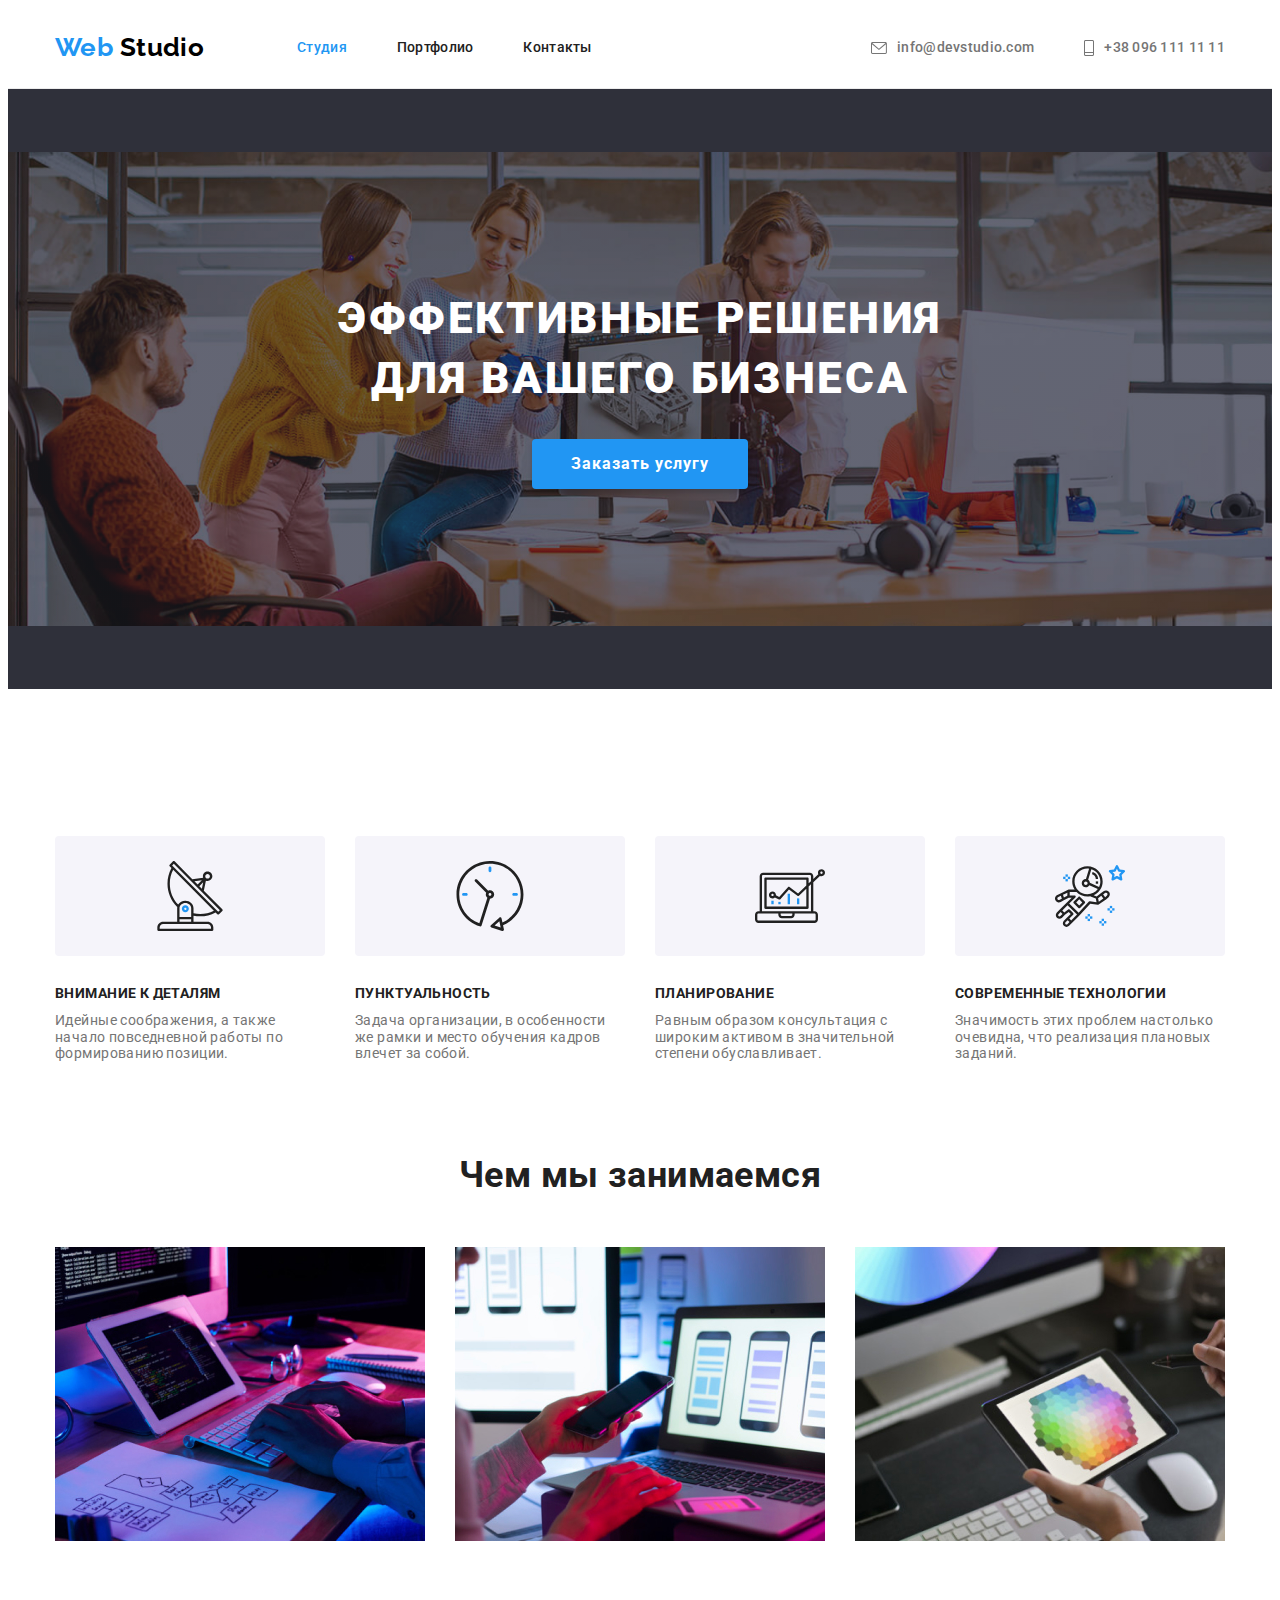
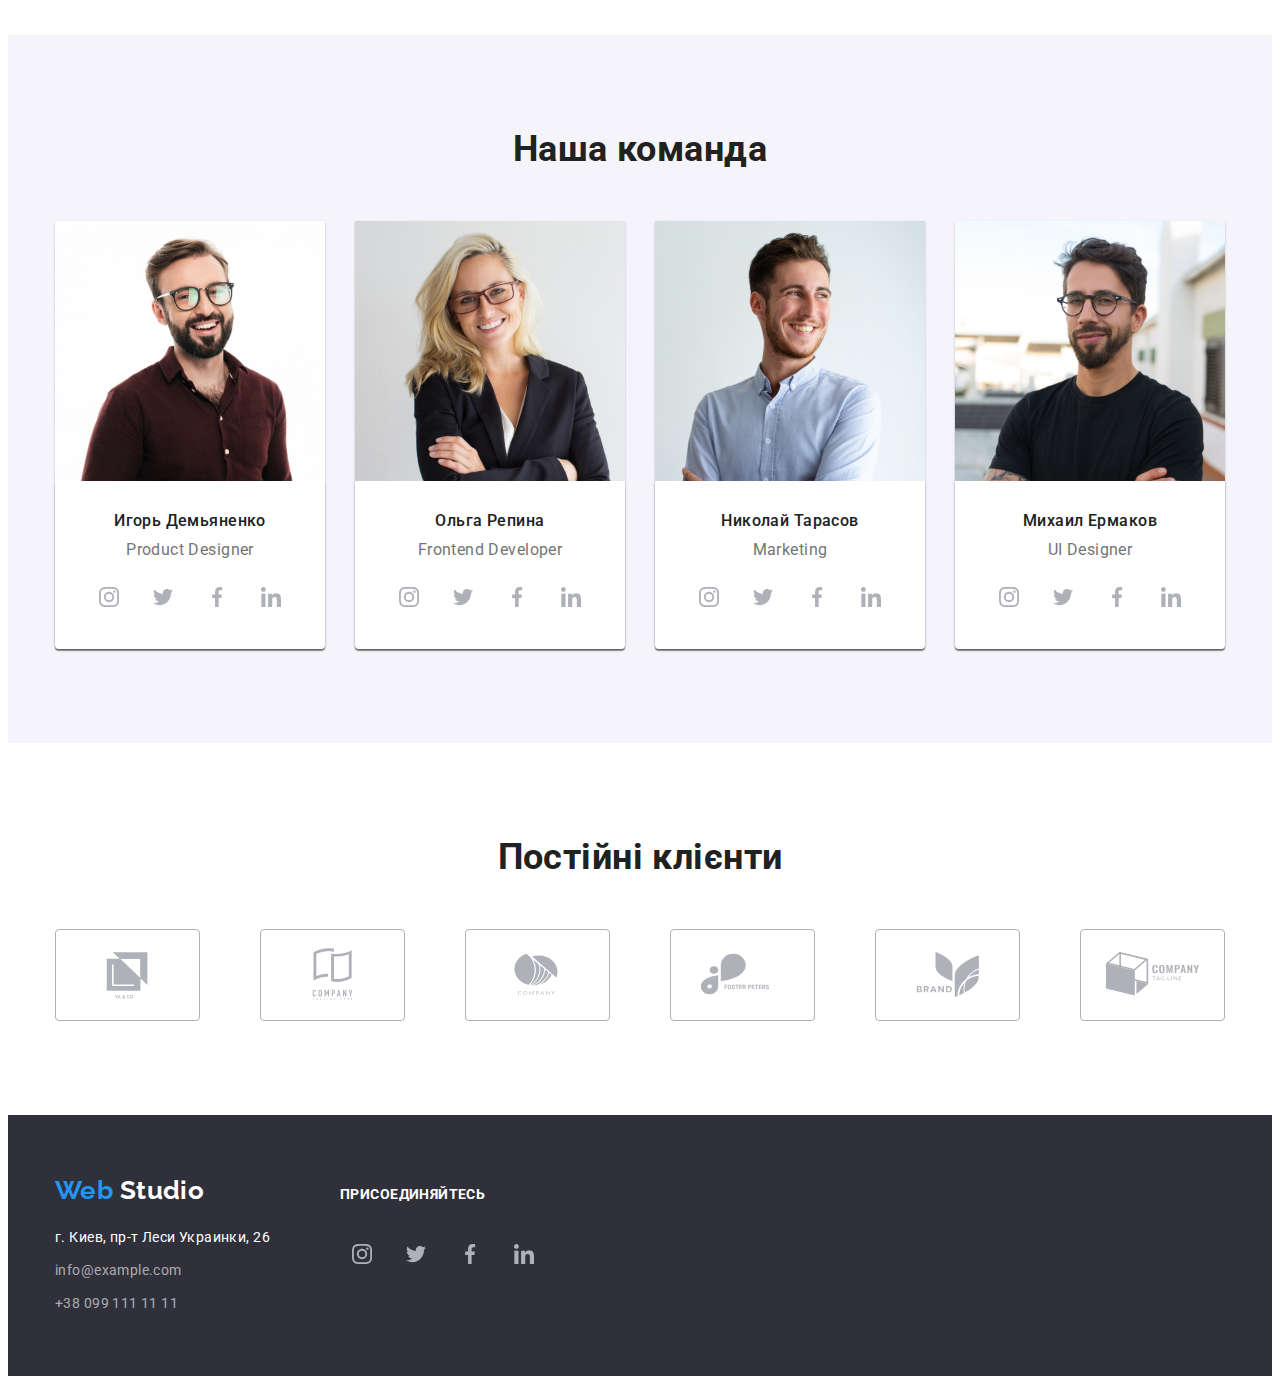
==== commit d9ee0abd: "Finishig" ====
--- a/index.html
+++ b/index.html
@@ -115,36 +115,29 @@
                 <div class="team-card">
                     <h3 class="team-member">Игорь Демьяненко</h3>
                     <p class="team-about" lang="en">Product Designer</p>
-                        <ul class="team-links">
-                            <li class="team-links-link">
-                                <a href="#" class="team-links-item">
-                                    <svg class="media-svg" width="20" height ="20">
-                                    <use href="./images/svg/sprite.svg#icon-instagram"></use>
-                                </svg>
-                            </a>
-                            </li>
-                            <li class="team-links-item">
-                                <a href="#"  class="team-links-link">
-                                    <svg class="media-svg" width="20" height ="20">
-                                        <use href="./images/svg/sprite.svg#icon-twitter"></use>
-                                    </svg>
-                                </a>
-                            </li>
-                            <li class="team-links-item">
-                                <a href="#"  class="team-links-link">
-                                    <svg class="media-svg" width="20" height ="20">
-                                        <use href="./images/svg/sprite.svg#icon-facebook"></use>
-                                    </svg>
-                                </a>
-                            </li>
-                            <li class="team-links-item">
-                                <a href="#"  class="team-links-link">
-                                    <svg class="media-svg" width="20" height ="20">
-                                        <use href="./images/svg/sprite.svg#icon-linkedin"></use>
-                                    </svg>
-                                </a>
-                            </li>
-                        </ul>
+                    <div class="social-networks">
+                        <a class="social-buttons" href="#" target="_blank" rel="noopener nofollow noreferrer">
+                          <svg class="social-pozition">
+                            <use href="./images/svg/sprite.svg#icon-instagram"></use>
+                          </svg>
+                        </a>
+                        <a class="social-buttons" href="#" target="_blank" rel="noopener nofollow noreferrer">
+                          <svg class="social-pozition">
+                            <use href="./images/svg/sprite.svg#icon-twitter"></use>
+                          </svg>
+                        </a>
+                        <a class="social-buttons" href="#" target="_blank" rel="noopener nofollow noreferrer">
+                          <svg class="social-pozition">
+                            <use
+                              href="./images/svg/sprite.svg#icon-facebook"></use>
+                          </svg>
+                        </a>
+                        <a class="social-buttons" href="#" target="_blank" rel="noopener nofollow noreferrer">
+                          <svg class="social-pozition">
+                            <use href="./images/svg/sprite.svg#icon-linkedin"></use>
+                          </svg>
+                        </a>
+                      </div>
                 </div>
                 </li>
                 <li class="item">
@@ -152,73 +145,58 @@
                     <div class="team-card">
                     <h3 class="team-member">Ольга Репина</h3>
                     <p class="team-about" lang="en">Frontend Developer</p>
-                    <ul class="team-links">
-                        <li class="team-links-link">
-                            <a href="#"  class="team-links-item">
-                                <svg class="media-svg" width="20" height ="20">
-                                <use href="./images/svg/sprite.svg#icon-instagram"></use>
-                            </svg>
-                        </a>
-                        </li>
-                        <li class="team-links-link">
-                            <a href="#"  class="team-links-item">
-                                <svg class="media-svg" width="20" height ="20">
-                                    <use href="./images/svg/sprite.svg#icon-twitter"></use>
-                                </svg>
-                            </a>
-                        </li>
-                        <li class="team-links-link">
-                            <a href="#"  class="team-links-item">
-                                <svg class="media-svg" width="20" height ="20">
-                                    <use href="./images/svg/sprite.svg#icon-facebook"></use>
-                                </svg>
-                            </a>
-                        </li>
-                        <li class="team-links-link">
-                            <a href="#"  class="team-links-item">
-                                <svg class="media-svg" width="20" height ="20">
-                                    <use href="./images/svg/sprite.svg#icon-linkedin"></use>
-                                </svg>
-                            </a>
-                        </li>
-                    </ul>
-                    </div>
+                    <div class="social-networks">
+                        <a class="social-buttons" href="#" target="_blank" rel="noopener nofollow noreferrer">
+                          <svg class="social-pozition">
+                            <use href="./images/svg/sprite.svg#icon-instagram"></use>
+                          </svg>
+                        </a>
+                        <a class="social-buttons" href="#" target="_blank" rel="noopener nofollow noreferrer">
+                          <svg class="social-pozition">
+                            <use href="./images/svg/sprite.svg#icon-twitter"></use>
+                          </svg>
+                        </a>
+                        <a class="social-buttons" href="#" target="_blank" rel="noopener nofollow noreferrer">
+                          <svg class="social-pozition">
+                            <use
+                              href="./images/svg/sprite.svg#icon-facebook"></use>
+                          </svg>
+                        </a>
+                        <a class="social-buttons" href="#" target="_blank" rel="noopener nofollow noreferrer">
+                          <svg class="social-pozition">
+                            <use href="./images/svg/sprite.svg#icon-linkedin"></use>
+                          </svg>
+                        </a>
+                      </div>
                 </li>
                 <li class="item">
                     <img src="./images/ourTeam/nikolai.jpg" alt="Николай Тарасов" width="270" height="260">
                     <div class="team-card">
                     <h3 class="team-member">Николай Тарасов</h3>
                     <p class="team-about" lang="en">Marketing</p>
-                    <ul class="team-links">
-                        <li class="team-links-link">
-                            <a href="#"  class="team-links-item">
-                                <svg class="media-svg" width="20" height ="20">
-                                <use href="./images/svg/sprite.svg#icon-instagram"></use>
-                            </svg>
-                        </a>
-                        </li>
-                        <li class="team-links-item">
-                            <a href="#"  class="team-links-link">
-                                <svg class="media-svg" width="20" height ="20">
-                                    <use href="./images/svg/sprite.svg#icon-twitter"></use>
-                                </svg>
-                            </a>
-                        </li>
-                        <li class="team-links-item">
-                            <a href="#"  class="team-links-link">
-                                <svg class="media-svg" width="20" height ="20">
-                                    <use href="./images/svg/sprite.svg#icon-facebook"></use>
-                                </svg>
-                            </a>
-                        </li>
-                        <li class="team-links-item">
-                            <a href="#"  class="team-links-link">
-                                <svg class="media-svg" width="20" height ="20">
-                                    <use href="./images/svg/sprite.svg#icon-linkedin"></use>
-                                </svg>
-                            </a>
-                        </li>
-                    </ul>
+                    <div class="social-networks">
+                        <a class="social-buttons" href="#" target="_blank" rel="noopener nofollow noreferrer">
+                          <svg class="social-pozition">
+                            <use href="./images/svg/sprite.svg#icon-instagram"></use>
+                          </svg>
+                        </a>
+                        <a class="social-buttons" href="#" target="_blank" rel="noopener nofollow noreferrer">
+                          <svg class="social-pozition">
+                            <use href="./images/svg/sprite.svg#icon-twitter"></use>
+                          </svg>
+                        </a>
+                        <a class="social-buttons" href="#" target="_blank" rel="noopener nofollow noreferrer">
+                          <svg class="social-pozition">
+                            <use
+                              href="./images/svg/sprite.svg#icon-facebook"></use>
+                          </svg>
+                        </a>
+                        <a class="social-buttons" href="#" target="_blank" rel="noopener nofollow noreferrer">
+                          <svg class="social-pozition">
+                            <use href="./images/svg/sprite.svg#icon-linkedin"></use>
+                          </svg>
+                        </a>
+                      </div>
                     </div>
                 </li>
                 <li class="item">
@@ -226,36 +204,29 @@
                     <div class="team-card">
                     <h3 class="team-member">Михаил Ермаков</h3>
                     <p class="team-about" lang="en">UI Designer</p>
-                    <ul class="team-links">
-                        <li class="team-links-link">
-                            <a href=""  class="team-links-item">
-                                <svg class="media-svg" width="20" height ="20">
-                                <use href="./images/svg/sprite.svg#icon-instagram"></use>
-                            </svg>
-                        </a>
-                        </li>
-                        <li class="team-links-item">
-                            <a href=""  class="team-links-link">
-                                <svg class="media-svg" width="20" height ="20">
-                                    <use href="./images/svg/sprite.svg#icon-twitter"></use>
-                                </svg>
-                            </a>
-                        </li>
-                        <li class="team-links-item">
-                            <a href=""  class="team-links-link">
-                                <svg class="media-svg" width="20" height ="20">
-                                    <use href="./images/svg/sprite.svg#icon-facebook"></use>
-                                </svg>
-                            </a>
-                        </li>
-                        <li class="team-links-item">
-                            <a href=""  class="team-links-link">
-                                <svg class="media-svg" width="20" height ="20">
-                                    <use href="./images/svg/sprite.svg#icon-linkedin"></use>
-                                </svg>
-                            </a>
-                        </li>
-                    </ul>
+                    <div class="social-networks">
+                        <a class="social-buttons" href="#" target="_blank" rel="noopener nofollow noreferrer">
+                          <svg class="social-pozition">
+                            <use href="./images/svg/sprite.svg#icon-instagram"></use>
+                          </svg>
+                        </a>
+                        <a class="social-buttons" href="#" target="_blank" rel="noopener nofollow noreferrer">
+                          <svg class="social-pozition">
+                            <use href="./images/svg/sprite.svg#icon-twitter"></use>
+                          </svg>
+                        </a>
+                        <a class="social-buttons" href="#" target="_blank" rel="noopener nofollow noreferrer">
+                          <svg class="social-pozition">
+                            <use
+                              href="./images/svg/sprite.svg#icon-facebook"></use>
+                          </svg>
+                        </a>
+                        <a class="social-buttons" href="#" target="_blank" rel="noopener nofollow noreferrer">
+                          <svg class="social-pozition">
+                            <use href="./images/svg/sprite.svg#icon-linkedin"></use>
+                          </svg>
+                        </a>
+                      </div>
                     </div>
                 </li>
             </ul>
@@ -263,55 +234,57 @@
         </section>
         <section class="section">
             <div class="container">
-            <div class="clients-title">
-                <h2 class="section-title">Постоянные клиенты</h2>
+              <h2 class="section-title">Постійні клієнти</h2>
+              <ul class="regular-customers">
+                <li class="company-box">
+                  <a class="company-hover" href="#">
+                    <svg class="color-customers" width="106" height="60">
+                      <use href="./images/svg/sprite.svg#icon-logo"></use>
+                    </svg>
+                  </a>
+                </li>
+                <li class="company-box">
+                  <a class="company-hover" href="#">
+                    <svg class="color-customers" width="106" height="60">
+                      <use href="./images/svg/sprite.svg#icon-logo1"></use>
+                    </svg>
+                  </a>
+                </li>
+                <li class="company-box">
+                  <a class="company-hover" href="#">
+                    <svg class="color-customers" width="106" height="60">
+                      <use href="./images/svg/sprite.svg#icon-logo2"></use>
+                    </svg>
+                  </a>
+                </li>
+                <li class="company-box">
+                  <a class="company-hover" href="#">
+                    <svg class="color-customers" width="106" height="60">
+                      <use
+                        href="./images/svg/sprite.svg#icon-logo3"
+                      ></use>
+                    </svg>
+                  </a>
+                </li>
+                <li class="company-box">
+                  <a class="company-hover" href="#">
+                    <svg class="color-customers" width="106" height="60">
+                      <use href="./images/svg/sprite.svg#icon-logo4"></use>
+                    </svg>
+                  </a>
+                </li>
+                <li class="company-box">
+                  <a class="company-hover" href="#">
+                    <svg class="color-customers" width="106" height="60">
+                      <use
+                        href="././images/svg/sprite.svg#icon-logo5"
+                      ></use>
+                    </svg>
+                  </a>
+                </li>
+              </ul>
             </div>
-            <ul class="clients-list list">
-                <li class="clients-item">
-                    <a class="clients-link" href="#">
-                    <svg class="clients-svg" width="106" height ="60">
-                        <use href="./images/svg/sprite.svg#icon-logo"></use>
-                    </svg>
-                    </a>
-                </li>
-                <li class="clients-item">
-                    <a class="clients-link" href="#">
-                    <svg class="clients-svg" width="106" height ="60">
-                        <use href="./images/svg/sprite.svg#icon-logo1"></use>
-                    </svg>
-                    </a>
-                </li>
-                <li class="clients-item">
-                <a class="clients-link" href="#">
-                    <svg class="clients-svg" width="106" height ="60">
-                        <use href="./images/svg/sprite.svg#icon-logo2"></use>
-                    </svg>
-                </a>
-                </li>
-                <li class="clients-item">
-                <a class="clients-link" href="#">
-                    <svg class="clients-svg" width="106" height ="60">
-                        <use href="./images/svg/sprite.svg#icon-logo3"></use>
-                    </svg>
-                </a>
-                </li>
-                <li class="clients-item">
-                    <a class="clients-link" href="#">
-                    <svg class="clients-svg" width="106" height ="60">
-                        <use href="./images/svg/sprite.svg#icon-logo4"></use>
-                    </svg>
-                    </a>
-                </li>
-                <li class="clients-item">
-                    <a class="clients-link" href="#">
-                        <svg class="clients-svg" width="106" height ="60">
-                            <use href="./images/svg/sprite.svg#icon-logo5"></use>
-                    </svg>
-                    </a>
-                </li>
-            </ul>
-        </div>
-        </section>
+          </section>
     </main>
     <footer  class="footer page-footer">
     <div class="container">
@@ -330,35 +303,29 @@
             </div>
             <div class="footer-mid-part">
                 <h3 class="footer-title">Присоединяйтесь</h3>
-                <ul class="team-links">
-                <li class="team-links-link">
-                <a class="team-links-item">
-                    <svg class="media-svg footer-version" width="20" height ="20">
-                    <use href="./images/svg/sprite.svg#icon-instagram"></use>
-                </svg>
-            </a>
-                </li>
-                <li class="team-links-item">
-                <a class="team-links-link">
-                    <svg class="media-svg footer-version" width="20" height ="20">
+                <div class="social-networks">
+                    <a class="social-buttons" href="#" target="_blank" rel="noopener nofollow noreferrer">
+                      <svg class="social-pozition">
+                        <use href="./images/svg/sprite.svg#icon-instagram"></use>
+                      </svg>
+                    </a>
+                    <a class="social-buttons" href="#" target="_blank" rel="noopener nofollow noreferrer">
+                      <svg class="social-pozition">
                         <use href="./images/svg/sprite.svg#icon-twitter"></use>
-                    </svg>
-                </a>
-                </li>
-                <li class="team-links-item">
-                <a class="team-links-link">
-                    <svg class="media-svg footer-version" width="20" height ="20">
-                        <use href="./images/svg/sprite.svg#icon-facebook"></use>
-                    </svg>
-                </a>
-                </li>
-                <li class="team-links-item">
-                <a class="team-links-link">
-                    <svg class="media-svg footer-version" width="20" height ="20">
+                      </svg>
+                    </a>
+                    <a class="social-buttons" href="#" target="_blank" rel="noopener nofollow noreferrer">
+                      <svg class="social-pozition">
+                        <use
+                          href="./images/svg/sprite.svg#icon-facebook"></use>
+                      </svg>
+                    </a>
+                    <a class="social-buttons" href="#" target="_blank" rel="noopener nofollow noreferrer">
+                      <svg class="social-pozition">
                         <use href="./images/svg/sprite.svg#icon-linkedin"></use>
-                    </svg>
-                </a>
-                </li>
+                      </svg>
+                    </a>
+                  </div>
         </div>  
     </div>
     </footer>
--- a/css/styles.css
+++ b/css/styles.css
@@ -369,29 +369,39 @@
     margin-right: 30px;
  }
 
-.team-links{
+ .social-networks {
+   display: flex;
+   flex-wrap: wrap;
+   gap: 10px;
    justify-content: center;
-   margin-top: 16px;
-   display: flex;
-   list-style: none;
-   gap: 10px;
-}
-
-.team-links-link{
-   display: flex;
-   align-items: baseline;
-   justify-content: center;
-   border-radius: 50%;
+   max-width: 270px;
+   padding-top: 16px;
+ }
+ 
+ .social-buttons {
    width: 44px;
    height: 44px;
-}
-
-.team-links-link:hover,
-.team-links-link:focus{
+   border-radius: 50%;
+   fill: #afb1b8;
+ }
+ 
+ .social-pozition {
+   margin: 12px;
+   width: 20px;
+   height: 20px;
+ }
+ 
+ .social-buttons:hover {
    background-color: var(--accent-color);
-   cursor: pointer;
-   
-}
+   fill: white;
+   filter: drop-shadow(0px 4px 4px rgba(0, 0, 0, 0.25));
+ }
+ 
+ .social-buttons:focus {
+   background-color: var(--accent-color);
+   fill: white;
+   filter: drop-shadow(0px 4px 4px rgba(0, 0, 0, 0.25));
+ }
 
 
 .media-svg {
@@ -399,45 +409,51 @@
    margin: 12px;
 }
 
-.team-links-item:hover .media-svg,
-.team-links-item:focus .media-svg{
-   fill: white;
-}
-
-.clients-list{
+.regular-customers {
    display: flex;
-   justify-content: space-between;
    gap: 30px;
-}
-
-.clients-item{
-   display: flex;
-   align-content: center;
+   margin-top: 50px;
+ }
+ 
+ .company-box + .company-box {
+   margin-left: 30px;
+ }
+ 
+ .company-box {
    width: 170px;
    height: 92px;
-   border: 1px solid #AFB1B8;
+ }
+ 
+ .company-hover {
+   display: flex;
+   align-items: center;
+   justify-content: center;
+   width: 100%;
+   height: 100%;
+   border: 1px solid #afb1b8;
    border-radius: 4px;
-   fill: #AFB1B8
-}
-
-.clients-item:hover,
-.clients-item:focus{
-fill: var(--accent-color);
-border: 1px solid var(--accent-color);
-cursor: pointer;
-}
-
-
-
-
-.clients-link{
-display: flex;
-text-align: center;
-width: 106px;
-height: 60px;
-margin: 16px 32px;
-
-}
+   color: #afb1b8;
+ }
+ 
+ .company-hover:hover,
+ .company-hover:focus {
+   cursor: pointer;
+   color: var(--accent-color);
+   border-color: var(--accent-color);
+   border-radius: 4px;
+ }
+ 
+ .color-customers {
+   fill: currentColor;
+ }
+ 
+ .color-customers:hover {
+   fill: var(--accent-color);
+ }
+ 
+ .color-customers:focus {
+   fill: var(--accent-color);
+ }
 
 
  
